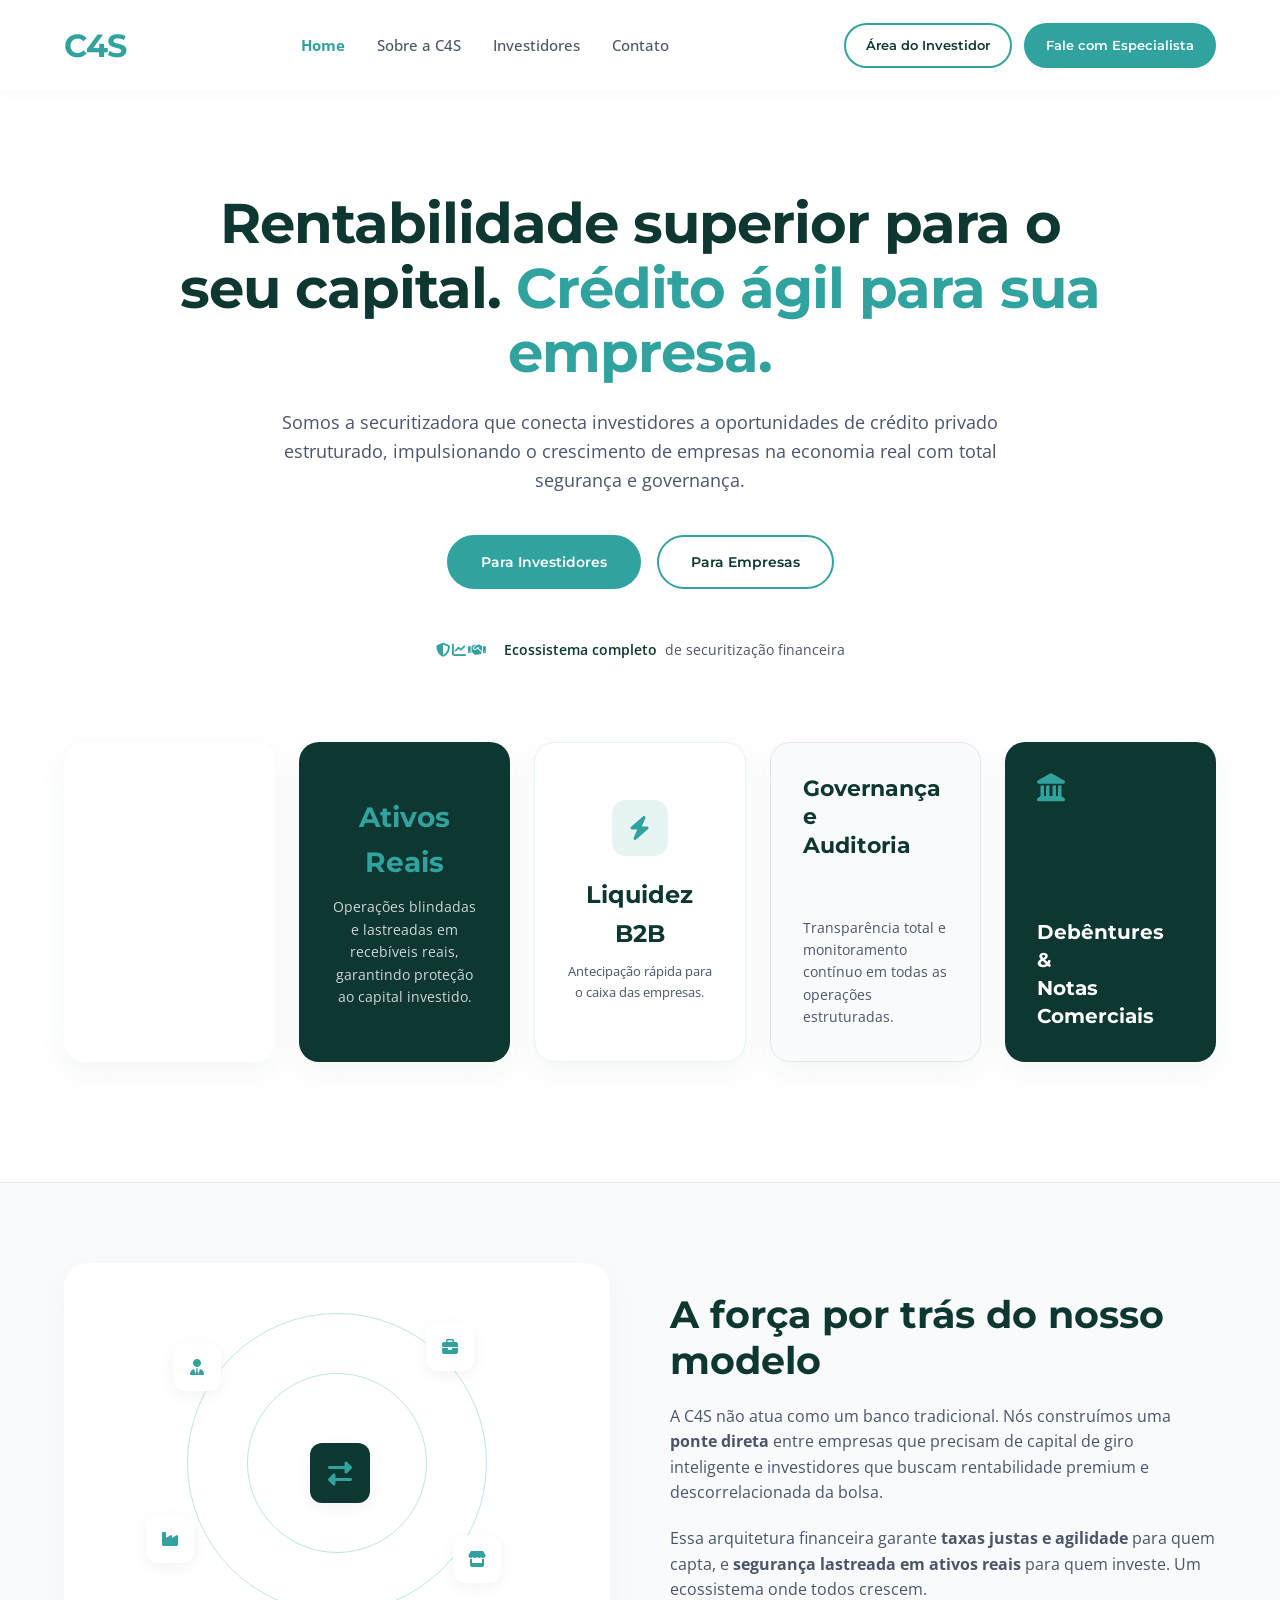
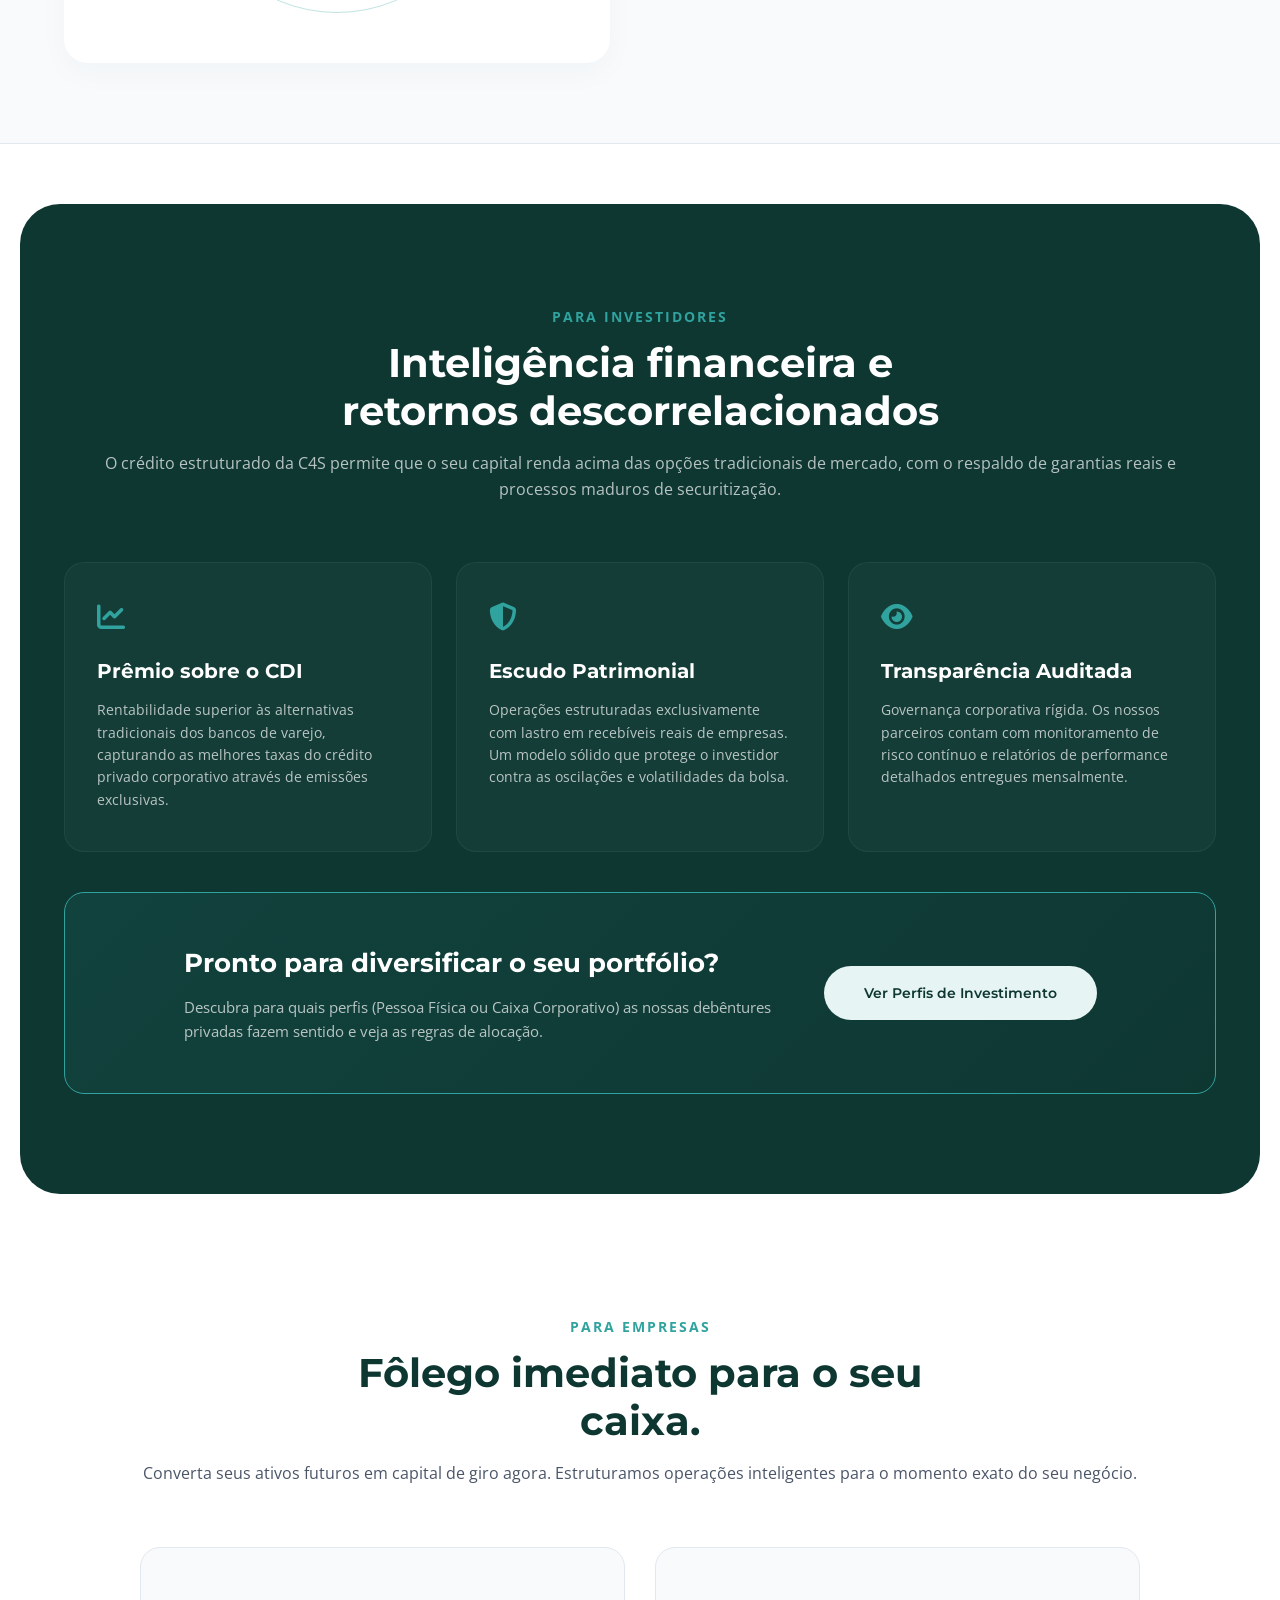
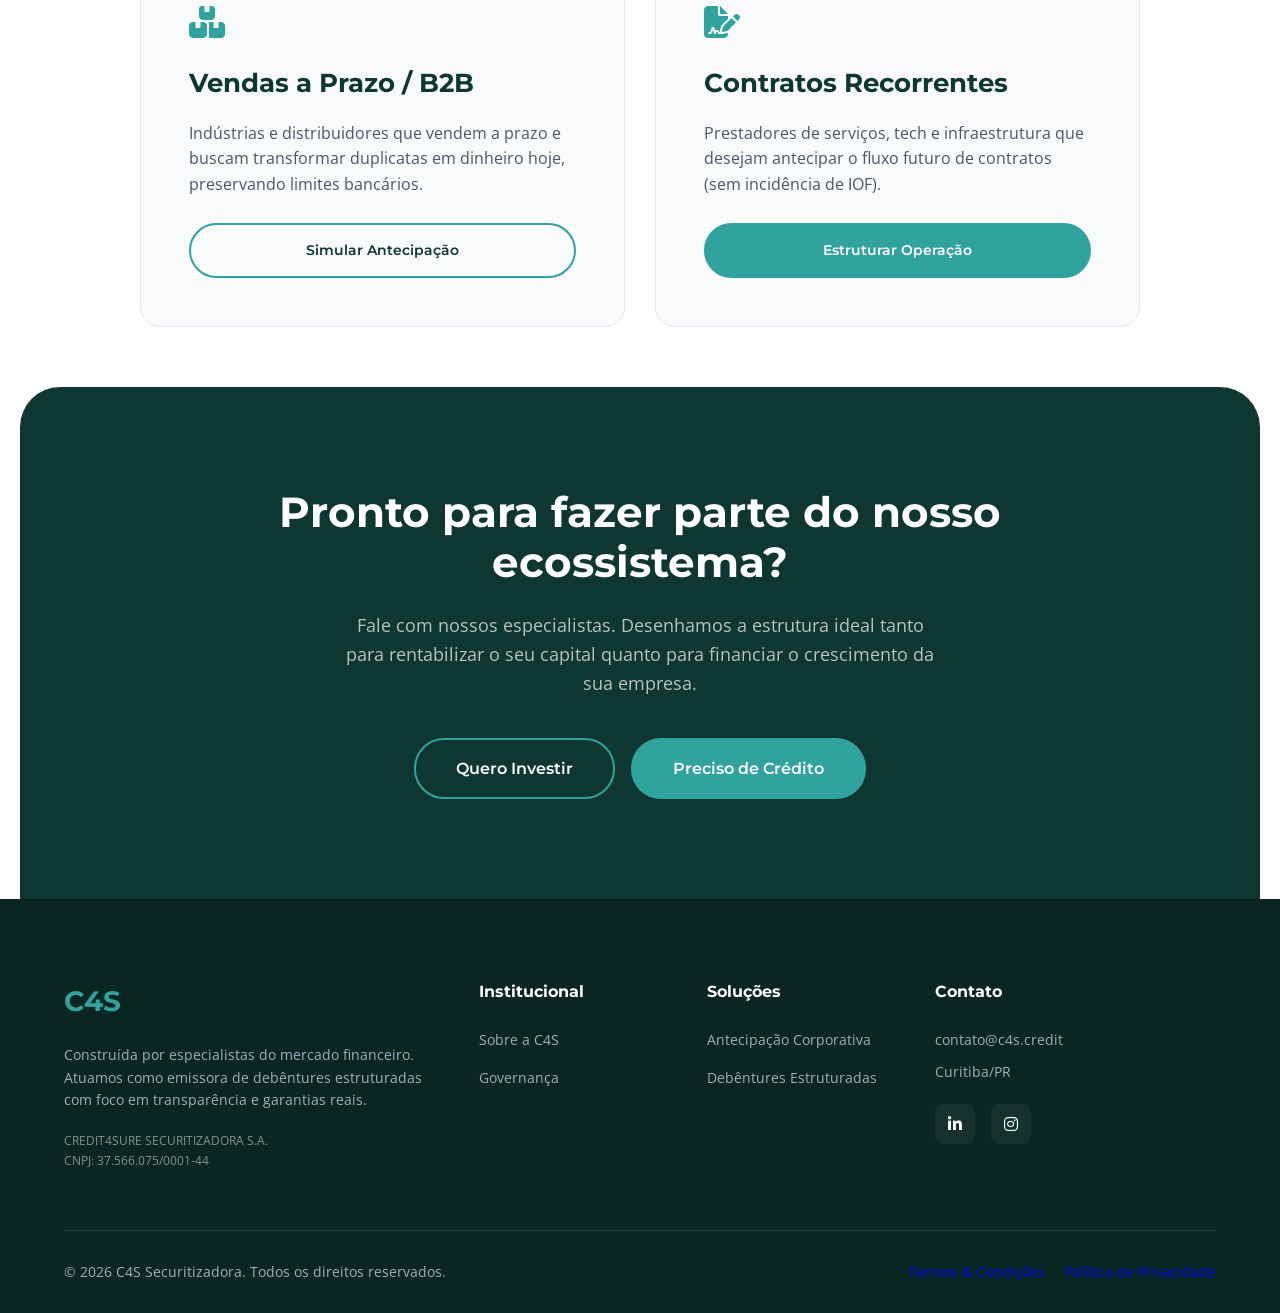
==== 01 - Site/index.html @ 2ee3d41f "Add files via upload" ====
<!DOCTYPE html>
<html lang="pt-BR">
<head>
    <meta charset="UTF-8">
    <meta name="viewport" content="width=device-width, initial-scale=1.0">
    <title>C4S Securitizadora | Conectando Capital e Crescimento</title>
    
    <link rel="icon" href="assets/img/favicon.png" type="image/png">
    <link rel="stylesheet" href="assets/css/style.css">
    
    <link href="https://fonts.googleapis.com/css2?family=Montserrat:wght@400;500;600;700&family=Open+Sans:wght@300;400;600&display=swap" rel="stylesheet">
    <link rel="stylesheet" href="https://cdnjs.cloudflare.com/ajax/libs/font-awesome/6.4.0/css/all.min.css">    
</head>
<body>

    <!-- HEADER -->
    <header>
        <div class="container header-content">
            <div class="logo font-montserrat">C4S</div>
            <nav>
                <ul>
                    <li><a href="index.html" class="active">Home</a></li>
                    <li><a href="sobre.html">Sobre a C4S</a></li>
                    <li><a href="investidores.html">Investidores</a></li>
                    <li><a href="contato.html">Contato</a></li>
                </ul>
            </nav>
            <div style="display: flex; gap: 12px; align-items: center;">
                <a href="login.html" class="btn btn-outline-dark" style="padding: 10px 20px; font-size: 13px;">Área do Investidor</a>
                <a href="contato.html" class="btn btn-teal" style="padding: 10px 20px; font-size: 13px;">Fale com Especialista</a>
            </div>
        </div>
    </header>

    <!-- SEÇÃO 1: HERO (Foco Duplo - Ecossistema) -->
    <section class="hero" style="padding-bottom: 60px;">
        <div class="container">
            <h1 style="max-width: 950px;">Rentabilidade superior para o seu capital. <span style="color: var(--c4s-teal);">Crédito ágil para sua empresa.</span></h1>
            <p class="subtitle" style="max-width: 750px;">Somos a securitizadora que conecta investidores a oportunidades de crédito privado estruturado, impulsionando o crescimento de empresas na economia real com total segurança e governança.</p>
            
            <div class="hero-buttons">
                <a href="#investimentos" class="btn btn-teal">Para Investidores</a>
                <a href="#empresas" class="btn btn-outline-dark">Para Empresas</a>
            </div>
            
            <div class="trust-indicator">
                <div class="stars"><i class="fas fa-shield-alt"></i><i class="fas fa-chart-line"></i><i class="fas fa-handshake"></i></div>
                <span style="font-weight: 600; color: var(--c4s-dark-teal); margin-left: 8px;">Ecossistema completo</span>
                <span>de securitização financeira</span>
            </div>

            <!-- Bento Grid (Mix de Investimento e Crédito) -->
            <div class="bento-grid">
                <div class="bento-item item-1" style="background: url('https://images.unsplash.com/photo-1486406146926-c627a92ad1ab?auto=format&fit=crop&q=80') center/cover;"></div>
                <div class="bento-item item-2">
                    <h3 class="font-montserrat">Ativos Reais</h3>
                    <p>Operações blindadas e lastreadas em recebíveis reais, garantindo proteção ao capital investido.</p>
                </div>
                <div class="bento-item item-3">
                    <div class="icon-box"><i class="fas fa-bolt"></i></div>
                    <h3 class="font-montserrat">Liquidez B2B</h3>
                    <p>Antecipação rápida para o caixa das empresas.</p>
                </div>
                <div class="bento-item item-4">
                    <h3 class="font-montserrat">Governança e<br>Auditoria</h3>
                    <p>Transparência total e monitoramento contínuo em todas as operações estruturadas.</p>
                </div>
                <div class="bento-item item-5">
                    <i class="fas fa-landmark"></i>
                    <h3 class="font-montserrat">Debêntures &<br>Notas Comerciais</h3>
                </div>
            </div>
        </div>
    </section>

    <!-- SEÇÃO 2: O ECOSSISTEMA (A Ponte entre os dois mundos) -->
    <section class="market-section" style="background-color: var(--bg-gray); padding: 80px 0; border-top: 1px solid #e2e8f0; border-bottom: 1px solid #e2e8f0;">
        <div class="container market-grid">
            
            <div class="market-graphic" style="background-color: var(--bg-white); box-shadow: 0 10px 30px rgba(14,55,50,0.03);">
                <div class="circle-1"></div>
                <div class="circle-2"></div>
                <!-- Ícones representando as duas pontas -->
                <div class="market-icon-box" style="top: 20%; left: 20%;"><i class="fas fa-user-tie" title="Investidor"></i></div>
                <div class="market-icon-box" style="top: 15%; right: 25%;"><i class="fas fa-briefcase" title="Caixa PJ"></i></div>
                <div class="market-icon-box" style="bottom: 25%; left: 15%;"><i class="fas fa-industry" title="Indústria"></i></div>
                <div class="market-icon-box" style="bottom: 20%; right: 20%;"><i class="fas fa-store" title="Comércio/Serviços"></i></div>
                <div class="market-icon-box" style="top: 45%; left: 45%; background: var(--c4s-dark-teal); color: var(--c4s-teal); width: 60px; height: 60px; font-size: 24px;"><i class="fas fa-exchange-alt"></i></div>
            </div>

            <div class="market-text">
                <h2 style="font-size: 38px; color: var(--c4s-dark-teal); margin-bottom: 20px; line-height: 1.2;">
                    A força por trás do nosso modelo
                </h2>
                <p style="color: var(--text-gray); font-size: 16px; margin-bottom: 20px;">
                    A C4S não atua como um banco tradicional. Nós construímos uma <strong>ponte direta</strong> entre empresas que precisam de capital de giro inteligente e investidores que buscam rentabilidade premium e descorrelacionada da bolsa.
                </p>
                <p style="color: var(--text-gray); font-size: 16px; margin-bottom: 30px;">
                    Essa arquitetura financeira garante <strong>taxas justas e agilidade</strong> para quem capta, e <strong>segurança lastreada em ativos reais</strong> para quem investe. Um ecossistema onde todos crescem.
                </p>
            </div>

        </div>
    </section>

    <!-- SEÇÃO 3: INVESTIMENTOS (60% DO FOCO) -->
    <section id="investimentos" class="profiles-section" style="margin-top: 60px;">
        <div class="container">
            <div class="section-header">
                <span style="color: var(--c4s-teal); font-weight: 700; letter-spacing: 2px; text-transform: uppercase; font-size: 14px;">Para Investidores</span>
                <h2 style="margin-top: 10px;">Inteligência financeira e retornos descorrelacionados</h2>
                <p>O crédito estruturado da C4S permite que o seu capital renda acima das opções tradicionais de mercado, com o respaldo de garantias reais e processos maduros de securitização.</p>
            </div>
            
            <div class="services-grid">
                <div class="service-card" style="background-color: rgba(255, 255, 255, 0.03);">
                    <i class="fas fa-chart-line service-icon" style="color: var(--c4s-teal);"></i>
                    <h3 class="font-montserrat">Prêmio sobre o CDI</h3>
                    <p>Rentabilidade superior às alternativas tradicionais dos bancos de varejo, capturando as melhores taxas do crédito privado corporativo através de emissões exclusivas.</p>
                </div>
                
                <div class="service-card" style="background-color: rgba(255, 255, 255, 0.03);">
                    <i class="fas fa-shield-alt service-icon" style="color: var(--c4s-teal);"></i>
                    <h3 class="font-montserrat">Escudo Patrimonial</h3>
                    <p>Operações estruturadas exclusivamente com lastro em recebíveis reais de empresas. Um modelo sólido que protege o investidor contra as oscilações e volatilidades da bolsa.</p>
                </div>
                
                <div class="service-card" style="background-color: rgba(255, 255, 255, 0.03);">
                    <i class="fas fa-eye service-icon" style="color: var(--c4s-teal);"></i>
                    <h3 class="font-montserrat">Transparência Auditada</h3>
                    <p>Governança corporativa rígida. Os nossos parceiros contam com monitoramento de risco contínuo e relatórios de performance detalhados entregues mensalmente.</p>
                </div>
            </div>

            <div class="profile-card-wide" style="margin-top: 40px;">
                <div style="display: flex; align-items: center; justify-content: center; gap: 40px; flex-wrap: wrap;">
                    <div style="text-align: left; max-width: 600px;">
                        <h3 class="font-montserrat" style="text-align: left; margin-bottom: 10px; color: var(--text-light);">Pronto para diversificar o seu portfólio?</h3>
                        <p style="color: rgba(255,255,255,0.7); font-size: 15px; margin: 0;">Descubra para quais perfis (Pessoa Física ou Caixa Corporativo) as nossas debêntures privadas fazem sentido e veja as regras de alocação.</p>
                    </div>
                    <a href="investidores.html" class="btn btn-light" style="padding: 16px 40px;">Ver Perfis de Investimento</a>
                </div>
            </div>
        </div>
    </section>

    <!-- SEÇÃO 4: EMPRESAS E CRÉDITO (40% DO FOCO) -->
    <section id="empresas" class="profiles-section" style="background-color: var(--bg-white); color: var(--text-dark); margin-top: 20px; border-radius: 0; padding-bottom: 60px;">
        <div class="container">
            <div class="section-header">
                <span style="color: var(--c4s-teal); font-weight: 700; letter-spacing: 2px; text-transform: uppercase; font-size: 14px;">Para Empresas</span>
                <h2 style="color: var(--c4s-dark-teal); margin-top: 10px;">Fôlego imediato para o seu caixa.</h2>
                <p style="color: var(--text-gray);">Converta seus ativos futuros em capital de giro agora. Estruturamos operações inteligentes para o momento exato do seu negócio.</p>
            </div>
            
            <div class="cards-grid" style="max-width: 1000px; margin: 0 auto;">
                <!-- Vendas a Prazo -->
                <div class="profile-card" style="background: var(--bg-gray); border: 1px solid #e2e8f0;">
                    <div>
                        <div style="color: var(--c4s-teal); font-size: 32px; margin-bottom: 16px;"><i class="fas fa-boxes"></i></div>
                        <h3 class="font-montserrat" style="color: var(--c4s-dark-teal);">Vendas a Prazo / B2B</h3>
                        <p style="color: var(--text-gray);">Indústrias e distribuidores que vendem a prazo e buscam transformar duplicatas em dinheiro hoje, preservando limites bancários. <br><br></p>
                    </div>
                    <a href="contato.html" class="btn btn-outline-dark" style="width:100%;">Simular Antecipação</a>
                </div>
                
                <!-- Contratos -->
                <div class="profile-card" style="background: var(--bg-gray); border: 1px solid #e2e8f0;">
                    <div>
                        <div style="color: var(--c4s-teal); font-size: 32px; margin-bottom: 16px;"><i class="fas fa-file-signature"></i></div>
                        <h3 class="font-montserrat" style="color: var(--c4s-dark-teal);">Contratos Recorrentes</h3>
                        <p style="color: var(--text-gray);">Prestadores de serviços, tech e infraestrutura que desejam antecipar o fluxo futuro de contratos (sem incidência de IOF). <br><br></p>
                    </div>
                    <a href="contato.html" class="btn btn-teal" style="width:100%;">Estruturar Operação</a>
                </div>
            </div>
        </div>
    </section>

    <!-- SEÇÃO 5: CTA FINAL -->
    <section class="cta-section">
        <div class="container">
            <h2>Pronto para fazer parte do nosso ecossistema?</h2>
            <p>Fale com nossos especialistas. Desenhamos a estrutura ideal tanto para rentabilizar o seu capital quanto para financiar o crescimento da sua empresa.</p>
            <div style="display: flex; gap: 16px; justify-content: center; flex-wrap: wrap;">
                <a href="investidores.html" class="btn btn-outline-light" style="padding: 16px 40px; font-size: 16px;">Quero Investir</a>
                <a href="contato.html" class="btn btn-teal" style="padding: 16px 40px; font-size: 16px;">Preciso de Crédito</a>
            </div>
        </div>
    </section>

    <!-- FOOTER -->
    <footer>
        <div class="container">
            <div class="footer-grid">
                <div class="footer-col">
                    <div class="footer-logo font-montserrat">C4S</div>
                    <p style="margin-bottom: 20px;">Construída por especialistas do mercado financeiro. Atuamos como emissora de debêntures estruturadas com foco em transparência e garantias reais.</p>
                    <p style="font-size: 12px; color: rgba(255,255,255,0.5);">CREDIT4SURE SECURITIZADORA S.A.<br>CNPJ: 37.566.075/0001-44</p>
                </div>
                <div class="footer-col">
                    <h4>Institucional</h4>
                    <ul>
                        <li><a href="sobre.html">Sobre a C4S</a></li>
                        <li><a href="#">Governança</a></li>
                    </ul>
                </div>
                <div class="footer-col">
                    <h4>Soluções</h4>
                    <ul>
                        <li><a href="#empresas">Antecipação Corporativa</a></li>
                        <li><a href="investidores.html">Debêntures Estruturadas</a></li>
                    </ul>
                </div>
                <div class="footer-col">
                    <h4>Contato</h4>
                    <p>contato@c4s.credit</p>
                    <p style="margin-top:10px;">Curitiba/PR</p>
                    <div class="social-icons">
                        <a href="https://www.linkedin.com/company/credit4sure"><i class="fab fa-linkedin-in"></i></a>
                        <a href="http://wa.me/5541999150163"><i class="fab fa-instagram"></i></a>
                    </div>
                </div>
            </div>
            <div class="footer-bottom">
                <div>&copy; 2026 C4S Securitizadora. Todos os direitos reservados.</div>
                <div style="display:flex; gap:20px;">
                    <a href="privacidade.html">Termos & Condições</a>
                    <a href="privacidade.html">Política de Privacidade</a>
                </div>
            </div>
        </div>
    </footer>

</body>
</html>
---- 01 - Site/assets/css/style.css ----
/* ==========================================================================
   C4S SECURITIZADORA - STYLE GUIDE & CORE CSS
   ========================================================================== */

/* --- PALETA DE CORES --- */
:root {
    --c4s-dark-teal: #0e3732;   /* Cor principal escura (fundo e textos de destaque) */
    --c4s-teal: #31a39f;        /* Cor da logo (detalhes, botões, ícones) */
    --c4s-teal-hover: #268783;
    --c4s-light-teal: #e6f4f3;   /* Fundo de destaque claro */
    
    --bg-white: #ffffff;
    --bg-gray: #f8fafc;
    --bg-darker: #0a2623;       /* Fundo do Footer */
    
    --text-dark: #1a202c;
    --text-gray: #4a5568;
    --text-light: #ffffff;
    --text-muted: #a0aec0;
}

/* --- RESET & ESTRUTURA BÁSICA --- */
* {
    margin: 0;
    padding: 0;
    box-sizing: border-box;
}

body {
    font-family: 'Open Sans', sans-serif;
    color: var(--text-dark);
    background-color: var(--bg-white);
    line-height: 1.6;
    -webkit-font-smoothing: antialiased;
}

h1, h2, h3, h4, .font-montserrat {
    font-family: 'Montserrat', sans-serif;
}

a {
    text-decoration: none;
}

.container {
    max-width: 1200px;
    margin: 0 auto;
    padding: 0 24px;
}

/* --- COMPONENTES: BOTÕES --- */
.btn {
    display: inline-block;
    padding: 14px 32px;
    border-radius: 30px;
    font-family: 'Montserrat', sans-serif;
    font-weight: 600;
    font-size: 14px;
    transition: all 0.3s ease;
    cursor: pointer;
    text-align: center;
}

.btn-teal {
    background-color: var(--c4s-teal);
    color: var(--text-light);
    border: 2px solid var(--c4s-teal);
}

.btn-teal:hover {
    background-color: var(--c4s-teal-hover);
    border-color: var(--c4s-teal-hover);
}

/* Botão Vazado para fundos CLAROS (ex: Hero Section, Header) */
.btn-outline-dark {
    background-color: transparent;
    color: var(--c4s-dark-teal);
    border: 2px solid var(--c4s-teal);
}

.btn-outline-dark:hover {
    background-color: var(--c4s-teal);
    color: var(--text-light);
}

/* Botão Vazado para fundos ESCUROS (ex: Seção de Perfis/Planos) */
.btn-outline-light {
    background-color: transparent;
    color: var(--text-light);
    border: 2px solid var(--c4s-teal);
}

.btn-outline-light:hover {
    background-color: var(--c4s-teal);
    color: var(--text-light);
}

.btn-light {
    background-color: var(--c4s-light-teal);
    color: var(--c4s-dark-teal);
    border: none;
}

.btn-light:hover {
    background-color: var(--c4s-teal);
    color: var(--text-light);
}

/* --- ESTRUTURA: HEADER (CABEÇALHO) --- */
header {
    padding: 20px 0;
    background-color: var(--bg-white);
    position: sticky;
    top: 0;
    z-index: 1000;
    box-shadow: 0 2px 10px rgba(0,0,0,0.03);
}

.header-content {
    display: flex;
    justify-content: space-between;
    align-items: center;
}

.logo {
    font-size: 32px;
    font-weight: 700;
    color: var(--c4s-teal);
    letter-spacing: -1px;
}

nav ul {
    list-style: none;
    display: flex;
    gap: 32px;
}

nav ul li a {
    color: var(--text-gray);
    font-weight: 500;
    font-size: 15px;
    transition: color 0.2s;
}

nav ul li a:hover,
nav ul li a.active {
    color: var(--c4s-teal);
}

nav ul li a.active {
    font-weight: 700;
}

/* --- SEÇÃO 1: HERO & TRUST INDICATOR --- */
.hero {
    text-align: center;
    padding: 100px 0 80px;
    background-color: var(--bg-white);
}

.hero h1 {
    font-size: 56px;
    font-weight: 700;
    color: var(--c4s-dark-teal);
    max-width: 850px;
    margin: 0 auto 24px;
    line-height: 1.15;
    letter-spacing: -1px;
}

.hero p.subtitle {
    font-size: 18px;
    color: var(--text-gray);
    max-width: 650px;
    margin: 0 auto 40px;
}

.hero-buttons {
    display: flex;
    justify-content: center;
    gap: 16px;
    margin-bottom: 50px;
}

.trust-indicator {
    display: flex;
    justify-content: center;
    align-items: center;
    gap: 8px;
    font-size: 14px;
    color: var(--text-gray);
    margin-bottom: 80px;
}

.stars {
    color: var(--c4s-teal);
    letter-spacing: 2px;
}

/* --- GRID DE DESIGN: BENTO GRID --- */
.bento-grid {
    display: grid;
    grid-template-columns: repeat(5, 1fr);
    gap: 24px;
    margin-bottom: 60px;
    text-align: left;
}

.bento-item {
    border-radius: 20px;
    padding: 32px;
    display: flex;
    flex-direction: column;
    justify-content: space-between;
    position: relative;
    box-shadow: 0 10px 30px rgba(14,55,50,0.05);
    transition: transform 0.3s ease;
    min-height: 320px;
}

.bento-item:hover {
    transform: translateY(-5px);
}

.item-1 {
    grid-column: span 1;
    background: url('https://images.unsplash.com/photo-1486406146926-c627a92ad1ab?auto=format&fit=crop&q=80') center/cover;
    padding: 0;
}

.item-2 {
    grid-column: span 1;
    background-color: var(--c4s-dark-teal);
    color: var(--text-light);
    justify-content: center;
    text-align: center;
}

.item-2 h3 {
    font-size: 28px;
    color: var(--c4s-teal);
    margin-bottom: 12px;
}

.item-2 p {
    font-size: 14px;
    color: rgba(255,255,255,0.8);
}

.item-3 {
    grid-column: span 1;
    background-color: var(--bg-white);
    align-items: center;
    justify-content: center;
    text-align: center;
    border: 1px solid var(--c4s-light-teal);
}

.item-3 .icon-box {
    background: var(--c4s-light-teal);
    width: 56px;
    height: 56px;
    border-radius: 14px;
    display: flex;
    align-items: center;
    justify-content: center;
    margin-bottom: 20px;
    color: var(--c4s-teal);
    font-size: 24px;
}

.item-3 h3 {
    font-size: 24px;
    margin-bottom: 8px;
    color: var(--c4s-dark-teal);
}

.item-3 p {
    font-size: 13px;
    color: var(--text-gray);
}

.item-4 {
    grid-column: span 1;
    background-color: var(--bg-gray);
    border: 1px solid #e2e8f0;
}

.item-4 h3 {
    font-size: 22px;
    color: var(--c4s-dark-teal);
    margin-bottom: 12px;
    line-height: 1.3;
}

.item-4 p {
    font-size: 14px;
    color: var(--text-gray);
    margin-top: auto;
}

.item-5 {
    grid-column: span 1;
    background-color: var(--c4s-dark-teal);
    color: var(--text-light);
}

.item-5 h3 {
    font-size: 20px;
    line-height: 1.4;
    margin-top: auto;
}

.item-5 i {
    font-size: 28px;
    color: var(--c4s-teal);
    margin-bottom: auto;
}

/* --- SEÇÃO 2: SERVIÇOS / PILARES (GRID BLOCKS) --- */
.services-section {
    background-color: var(--c4s-dark-teal);
    color: var(--text-light);
    padding: 100px 0;
    border-radius: 40px;
    margin: 0 20px;
}

.section-header {
    text-align: center;
    margin-bottom: 60px;
}

.section-header h2 {
    font-size: 40px;
    margin-bottom: 16px;
    max-width: 600px;
    margin: 0 auto 16px;
    line-height: 1.2;
}

.section-header p {
    color: rgba(255,255,255,0.7);
    font-size: 16px;
}

.services-grid {
    display: grid;
    grid-template-columns: repeat(3, 1fr);
    gap: 24px;
}

.service-card {
    background-color: rgba(255, 255, 255, 0.03);
    border: 1px solid rgba(255, 255, 255, 0.05);
    padding: 40px 32px;
    border-radius: 20px;
    position: relative;
    transition: all 0.3s ease;
}

.service-card:hover {
    background-color: rgba(255, 255, 255, 0.06);
    border-color: var(--c4s-teal);
    transform: translateY(-5px);
}

.service-icon {
    font-size: 28px;
    color: var(--text-light);
    margin-bottom: 24px;
}

.service-card h3 {
    font-size: 20px;
    margin-bottom: 12px;
    color: var(--text-light);
}

.service-card p {
    font-size: 14px;
    color: rgba(255,255,255,0.7);
    line-height: 1.6;
}

.arrow-up {
    position: absolute;
    top: 32px;
    right: 32px;
    color: rgba(255,255,255,0.3);
    font-size: 14px;
    transition: color 0.3s;
}

.service-card:hover .arrow-up {
    color: var(--c4s-teal);
}

/* --- SEÇÃO 3: LISTA DE BENEFÍCIOS COM INFOGRÁFICO --- */
.benefits-section {
    padding: 100px 0;
    background-color: var(--bg-white);
}

.benefits-grid {
    display: grid;
    grid-template-columns: 1fr 1fr;
    gap: 60px;
    align-items: center;
}

.graphic-box {
    background-color: var(--bg-gray);
    border-radius: 20px;
    padding: 40px;
    position: relative;
    height: 420px;
    display: flex;
    align-items: center;
    justify-content: center;
}

.floating-card {
    background: #fff;
    padding: 32px;
    border-radius: 16px;
    box-shadow: 0 10px 30px rgba(14, 55, 50, 0.08);
    width: 85%;
    position: relative;
    z-index: 2;
}

.floating-card-small {
    background: #fff;
    padding: 20px;
    border-radius: 12px;
    box-shadow: 0 10px 30px rgba(14, 55, 50, 0.1);
    position: absolute;
    bottom: -20px;
    right: -20px;
    z-index: 3;
    width: 60%;
}

.graphic-bar {
    height: 10px;
    border-radius: 5px;
    margin-bottom: 16px;
    background: var(--bg-gray);
}

.graphic-bar.fill-teal {
    background: var(--c4s-teal);
    width: 75%;
}

.graphic-bar.fill-dark {
    background: var(--c4s-dark-teal);
    width: 45%;
}

.benefits-text h2 {
    font-size: 38px;
    color: var(--c4s-dark-teal);
    margin-bottom: 20px;
    line-height: 1.2;
}

.benefits-text > p {
    color: var(--text-gray);
    margin-bottom: 40px;
    font-size: 16px;
}

.benefit-item {
    display: flex;
    gap: 20px;
    margin-bottom: 30px;
}

.benefit-icon {
    color: var(--c4s-teal);
    font-size: 24px;
    margin-top: 2px;
}

.benefit-item h4 {
    color: var(--c4s-dark-teal);
    font-size: 20px;
    margin-bottom: 6px;
}

.benefit-item p {
    color: var(--text-gray);
    font-size: 15px;
}

/* --- SEÇÃO 4: PLANOS / PERFIS --- */
.profiles-section {
    background-color: var(--c4s-dark-teal);
    padding: 100px 0;
    color: var(--text-light);
    border-radius: 40px;
    margin: 0 20px;
}

.cards-grid {
    display: grid;
    grid-template-columns: 1fr 1fr;
    gap: 30px;
    max-width: 1000px;
    margin: 0 auto;
}

.profile-card {
    background-color: rgba(255, 255, 255, 0.05);
    border: 1px solid rgba(255, 255, 255, 0.1);
    border-radius: 20px;
    padding: 48px;
    transition: transform 0.3s;
    display: flex;
    flex-direction: column;
    justify-content: space-between;
}

.profile-card:hover {
    transform: translateY(-5px);
    border-color: var(--c4s-teal);
}

.profile-card h3 {
    font-size: 26px;
    margin-bottom: 16px;
    color: var(--text-light);
}

.profile-card > p {
    color: rgba(255,255,255,0.7);
    margin-bottom: 30px;
    font-size: 15px;
    min-height: 66px;
}

.price-mockup {
    font-size: 28px;
    font-weight: 700;
    color: var(--c4s-teal);
    margin-bottom: 30px;
    font-family: 'Montserrat';
    text-transform: uppercase;
    letter-spacing: 1px;
}

.feature-list {
    list-style: none;
    margin-top: 40px;
    border-top: 1px solid rgba(255,255,255,0.1);
    padding-top: 30px;
}

.feature-list li {
    margin-bottom: 16px;
    font-size: 15px;
    color: rgba(255,255,255,0.9);
    display: flex;
    align-items: flex-start;
    gap: 12px;
    text-align: left;
}

.feature-list li i {
    color: var(--c4s-teal);
    margin-top: 4px;
}

/* Estilos do Cartão Largo (Corporate/Expansão) */
.profile-card-wide {
    background: linear-gradient(135deg, rgba(49,163,159,0.1) 0%, rgba(14,55,50,0.5) 100%);
    border: 1px solid var(--c4s-teal);
    border-radius: 20px;
    padding: 50px;
    text-align: center;
    margin-top: 30px;
}

.profile-card-wide h3 {
    font-size: 26px;
    margin-bottom: 16px;
    color: var(--text-light);
}

.profile-card-wide p {
    color: rgba(255,255,255,0.7);
    margin-bottom: 30px;
    max-width: 800px;
    margin-left: auto;
    margin-right: auto;
    font-size: 16px;
}

/* --- SEÇÃO 5: MERCADO & GRÁFICO CIRCULAR --- */
.market-section {
    padding: 100px 0;
    background-color: var(--bg-white);
}

.market-grid {
    display: grid;
    grid-template-columns: 1fr 1fr;
    gap: 60px;
    align-items: center;
}

.market-text h2 {
    font-size: 38px;
    color: var(--c4s-dark-teal);
    margin-bottom: 20px;
    line-height: 1.2;
}

.market-text p {
    color: var(--text-gray);
    margin-bottom: 30px;
    font-size: 16px;
}

.market-graphic {
    background-color: var(--c4s-light-teal);
    border-radius: 24px;
    padding: 60px;
    position: relative;
    height: 400px;
    display: flex;
    align-items: center;
    justify-content: center;
}

.circle-1, .circle-2 {
    position: absolute;
    border: 1px solid rgba(49, 163, 159, 0.3);
    border-radius: 50%;
}

.circle-1 { width: 300px; height: 300px; }
.circle-2 { width: 180px; height: 180px; }

.market-icon-box {
    width: 48px;
    height: 48px;
    background: white;
    border-radius: 12px;
    display: flex;
    align-items: center;
    justify-content: center;
    color: var(--c4s-teal);
    box-shadow: 0 4px 15px rgba(0,0,0,0.05);
    position: absolute;
}

/* --- SEÇÃO 6: CALL TO ACTION (CTA) FINAL --- */
.cta-section {
    background-color: var(--c4s-dark-teal);
    padding: 100px 0;
    text-align: center;
    color: var(--text-light);
    border-top-left-radius: 40px;
    border-top-right-radius: 40px;
    margin: 0 20px;
}

.cta-section h2 {
    font-size: 42px;
    margin-bottom: 24px;
    max-width: 800px;
    margin-left: auto;
    margin-right: auto;
    line-height: 1.2;
}

.cta-section p {
    color: rgba(255,255,255,0.7);
    margin-bottom: 40px;
    font-size: 18px;
    max-width: 600px;
    margin-left: auto;
    margin-right: auto;
}

/* --- COMPONENTES: FOOTER (RODAPÉ) --- */
footer {
    background-color: var(--bg-darker);
    color: var(--text-muted);
    padding: 80px 0 30px;
    font-size: 14px;
}

.footer-grid {
    display: grid;
    grid-template-columns: 2fr 1fr 1fr 1.5fr;
    gap: 40px;
    margin-bottom: 60px;
}

.footer-logo {
    font-size: 28px;
    font-weight: 700;
    color: var(--c4s-teal);
    margin-bottom: 20px;
    display: flex;
    align-items: center;
}

.footer-col h4 {
    color: var(--text-light);
    margin-bottom: 24px;
    font-size: 16px;
}

.footer-col ul {
    list-style: none;
}

.footer-col ul li {
    margin-bottom: 16px;
}

.footer-col ul li a {
    color: var(--text-muted);
    transition: color 0.3s;
}

.footer-col ul li a:hover {
    color: var(--c4s-teal);
}

.social-icons {
    display: flex;
    gap: 16px;
    margin-top: 20px;
}

.social-icons a {
    width: 40px;
    height: 40px;
    background: rgba(255,255,255,0.05);
    border-radius: 8px;
    display: flex;
    align-items: center;
    justify-content: center;
    color: var(--text-light);
    transition: 0.3s;
    font-size: 16px;
}

.social-icons a:hover {
    background: var(--c4s-teal);
}

.footer-bottom {
    display: flex;
    justify-content: space-between;
    align-items: center;
    padding-top: 30px;
    border-top: 1px solid rgba(255,255,255,0.1);
}

/* ==========================================================================
   MEDIA QUERIES (RESPONSIVIDADE)
   ========================================================================== */

@media (max-width: 1024px) {
    .bento-grid {
        grid-template-columns: repeat(3, 1fr);
    }
    .item-1 {
        grid-column: span 3;
        height: 200px;
        min-height: 200px;
    }
    .item-2, .item-3, .item-4, .item-5 {
        grid-column: span 1;
    }
    .services-grid {
        grid-template-columns: repeat(2, 1fr);
    }
    .hero h1 {
        font-size: 48px;
    }
}

@media (max-width: 900px) {
    .benefits-grid, 
    .market-grid, 
    .cards-grid {
        grid-template-columns: 1fr;
    }
    .cards-grid {
        max-width: 500px;
    }
    .footer-grid {
        grid-template-columns: 1fr 1fr;
    }
}

@media (max-width: 768px) {
    nav ul {
        display: none; /* Simplificação do menu para mobile */
    }
    .bento-grid {
        grid-template-columns: 1fr;
    }
    .item-1, .item-2, .item-3, .item-4, .item-5 {
        grid-column: span 1;
        min-height: 250px;
    }
    .services-grid {
        grid-template-columns: 1fr;
    }
    .hero h1 {
        font-size: 36px;
    }
    .services-section, 
    .profiles-section, 
    .cta-section {
        padding: 60px 20px;
        border-radius: 20px;
        margin: 0 10px;
    }
    .footer-grid {
        grid-template-columns: 1fr;
    }
    .footer-bottom {
        flex-direction: column;
        gap: 16px;
        text-align: center;
    }
}

/* ==========================================
   RESPONSIVIDADE MÁXIMA (SMARTPHONES < 600px)
   ========================================== */
@media (max-width: 600px) {
    
    /* 1. Correção da Tipografia Principal (Evita quebra de palavras) */
    .hero-content-box h1 {
        font-size: 32px !important;
        line-height: 1.2;
    }
    
    .frente-title, .cta-final-card h2, .security-card h2 {
        font-size: 30px !important;
    }

    .hero-content-box p {
        font-size: 16px;
    }

    /* 2. Empilhamento Inteligente de Botões (Usabilidade de Polegar) */
    .hero-action-buttons {
        flex-direction: column;
        width: 100%;
        gap: 12px;
    }
    
    .hero-action-buttons button {
        width: 100%;
        justify-content: center;
    }

    /* Ajuste fino dos botões no Header do Mobile */
    .header-actions {
        display: none; /* Esconde os botões soltos no mobile para dar lugar ao Menu */
    }

    /* 3. Correção Crítica do Rodapé (Evita quebra horizontal) */
    .footer-container {
        grid-template-columns: 1fr !important; /* Força 1 coluna apenas */
        gap: 32px;
        text-align: center;
    }

    /* Centraliza os logos e textos do rodapé no celular */
    .footer-brand {
        display: flex;
        flex-direction: column;
        align-items: center;
    }

    .logo-img-footer {
        margin-left: 0;
    }

    .footer-brand p {
        text-align: center;
    }

    /* 4. Respiros em Cards e Frentes */
    .frente-container, .cta-final-card, .security-card {
        padding: 40px 24px !important;
        border-radius: 24px;
    }

    .frente-media {
        height: 240px; /* Reduz a altura dos mockups no celular */
    }
}

/* Responsividade Intermediária (Tablets < 1024px) - Ajuste no Footer */
@media (max-width: 1024px) and (min-width: 601px) {
    .footer-container {
        grid-template-columns: 1fr 1fr; /* 2 colunas em tablets */
    }
}

/* =========================================
   COMPONENTE DE LOGIN - C4S
   ========================================= */

/* Container Glassmorphism - Adapta-se ao fundo que já existe no seu site */
.c4s-login-wrapper {
    background: rgba(30, 41, 59, 0.4); /* Fundo semi-transparente escuro */
    backdrop-filter: blur(12px);
    -webkit-backdrop-filter: blur(12px);
    border: 1px solid rgba(255, 255, 255, 0.05);
    border-radius: 16px;
    padding: 40px;
    width: 100%;
    max-width: 420px;
    margin: 0 auto; /* Centraliza na div pai */
    box-shadow: 0 25px 50px -12px rgba(0, 0, 0, 0.3);
}

/* Textos - Herdam a fonte do site */
.title-login {
    font-size: 24px;
    font-weight: 600;
    margin-bottom: 8px;
    color: #ffffff; /* Ajuste para a cor de título padrão do seu site */
    text-align: center;
}

.subtitle-login {
    color: #94a3b8; /* Cinza claro */
    font-size: 14px;
    text-align: center;
    margin-bottom: 32px;
}

/* Campos de Input */
.form-group {
    margin-bottom: 20px;
}

.c4s-input {
    width: 100%;
    background: rgba(15, 23, 42, 0.6);
    border: 1px solid rgba(255, 255, 255, 0.1);
    color: #ffffff;
    padding: 14px 16px;
    border-radius: 8px;
    font-size: 15px;
    font-family: inherit; /* Herda a fonte principal do seu site */
    transition: all 0.3s ease;
    outline: none;
}

.c4s-input::placeholder {
    color: #64748b;
}

/* Hover e Focus com a cor principal (Teal) */
.c4s-input:focus {
    border-color: #0d9488; /* Substitua pelo Verde/Teal da C4S */
    box-shadow: 0 0 0 3px rgba(13, 148, 136, 0.2);
}

/* Utilitários e Links */
.form-utils {
    display: flex;
    justify-content: flex-end;
    margin-bottom: 24px;
}

.forgot-pass {
    color: #0d9488; /* Cor principal da C4S */
    text-decoration: none;
    font-size: 13px;
    font-weight: 500;
    transition: color 0.2s;
}

.forgot-pass:hover {
    color: #14b8a6;
    text-decoration: underline;
}

/* Botão Principal */
.btn-submit {
    width: 100%;
    background-color: #0d9488; /* Cor principal da C4S */
    color: white;
    border: none;
    padding: 14px;
    border-radius: 8px;
    font-size: 16px;
    font-weight: 600;
    font-family: inherit; /* Herda a fonte do site */
    cursor: pointer;
    transition: background-color 0.2s, transform 0.1s;
}

.btn-submit:hover:not(:disabled) {
    background-color: #0f766e; /* Cor principal mais escura */
}

.btn-submit:active:not(:disabled) {
    transform: scale(0.98);
}

.btn-submit:disabled {
    opacity: 0.7;
    cursor: not-allowed;
}

/* Feedback de Erro/Sucesso */
.feedback-msg {
    padding: 12px;
    border-radius: 8px;
    font-size: 14px;
    font-weight: 500;
    margin-bottom: 20px;
    text-align: center;
    display: none;
}

.feedback-msg.error {
    background-color: rgba(239, 68, 68, 0.1);
    color: #fca5a5;
    border: 1px solid rgba(239, 68, 68, 0.3);
}

.feedback-msg.success {
    background-color: rgba(13, 148, 136, 0.1);
    color: #5eead4;
    border: 1px solid rgba(13, 148, 136, 0.3);
}

/* Rodapé */
.login-footer {
    margin-top: 32px;
    text-align: center;
    font-size: 14px;
    color: #94a3b8;
    border-top: 1px solid rgba(255, 255, 255, 0.05);
    padding-top: 24px;
}

.login-footer a {
    color: #ffffff;
    text-decoration: none;
    font-weight: 500;
    transition: color 0.2s;
}

.login-footer a:hover {
    color: #0d9488;
}
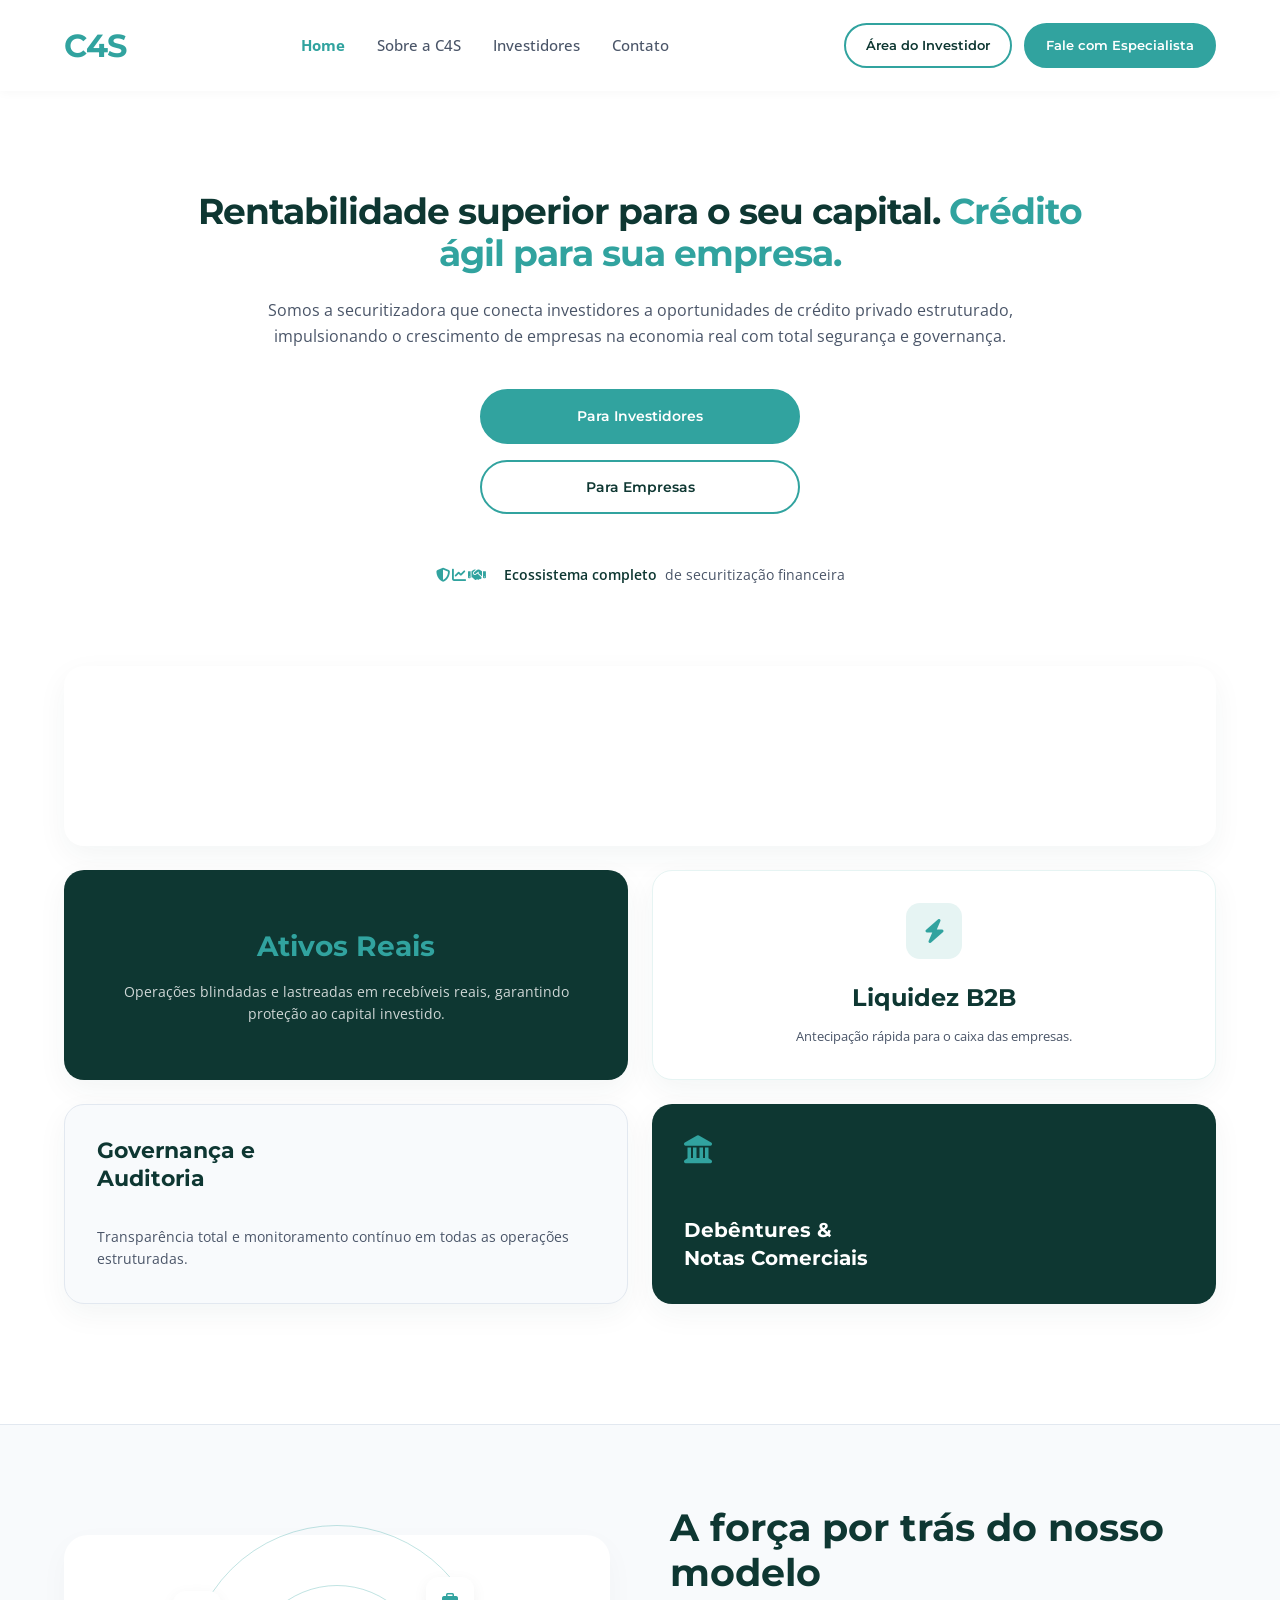
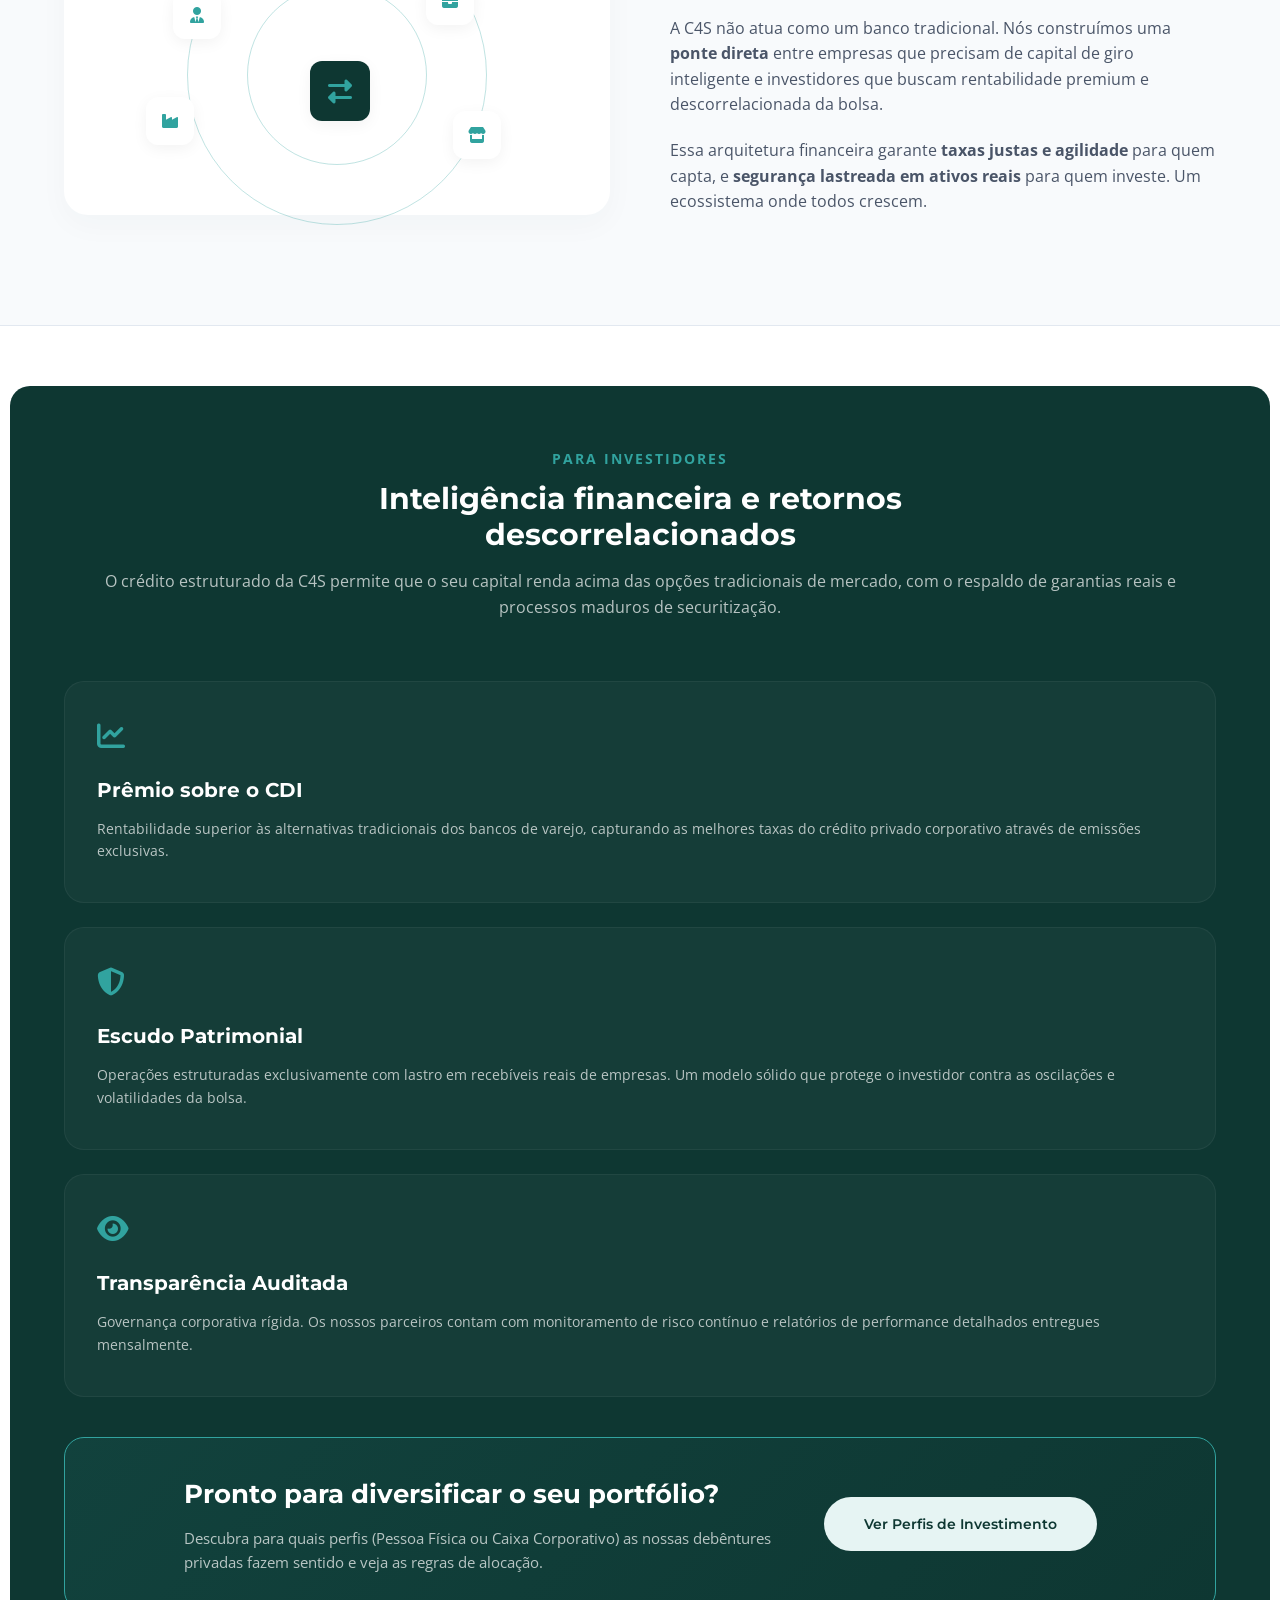
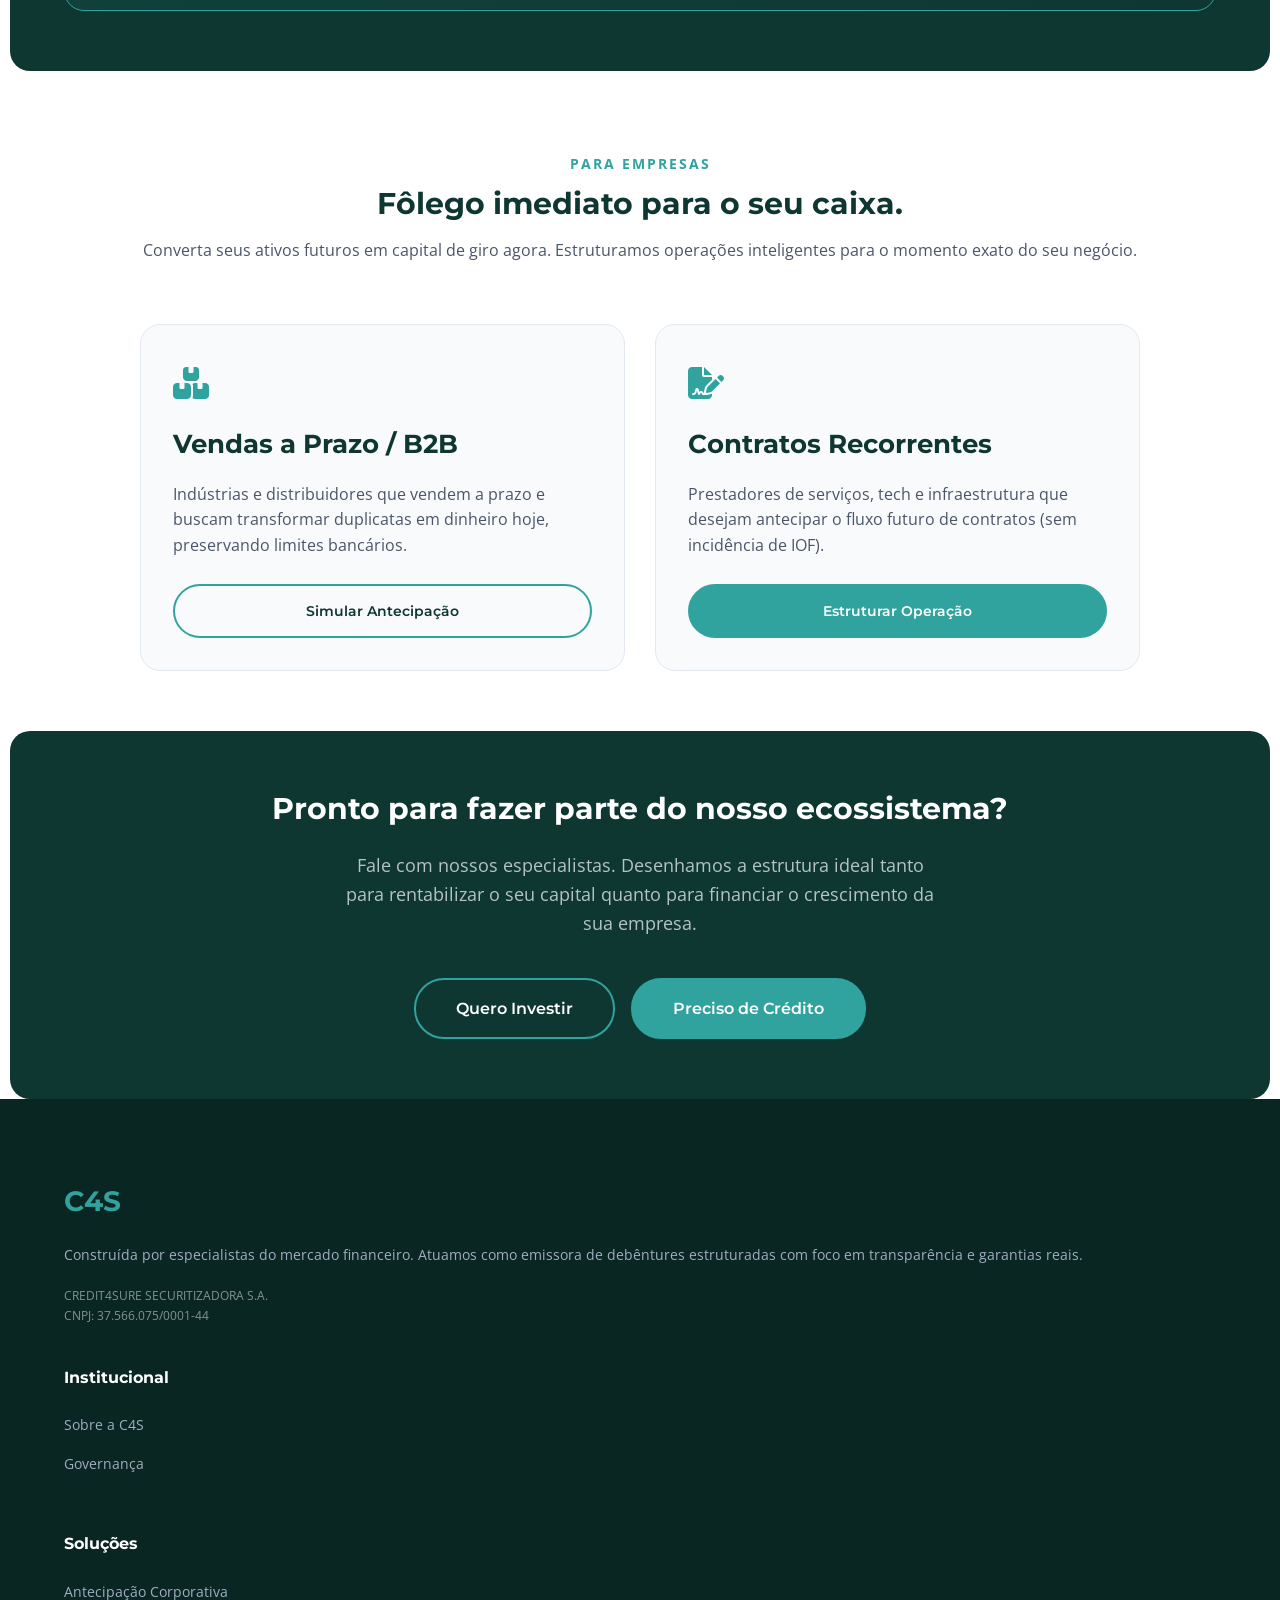
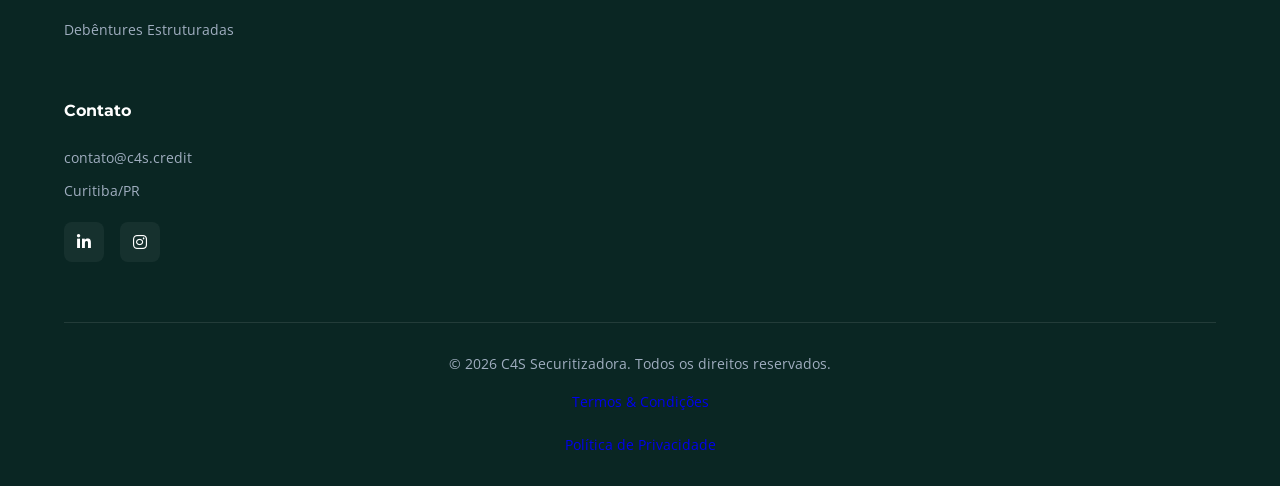
==== commit 527992a0: "Add files via upload" ====
--- a/01 - Site/index.html
+++ b/01 - Site/index.html
@@ -25,12 +25,30 @@
                     <li><a href="contato.html">Contato</a></li>
                 </ul>
             </nav>
-            <div style="display: flex; gap: 12px; align-items: center;">
+            <div class="header-desktop-actions" style="display: flex; gap: 12px; align-items: center;">
                 <a href="login.html" class="btn btn-outline-dark" style="padding: 10px 20px; font-size: 13px;">Área do Investidor</a>
                 <a href="contato.html" class="btn btn-teal" style="padding: 10px 20px; font-size: 13px;">Fale com Especialista</a>
             </div>
+            <button class="hamburger-btn" id="hamburger-btn" aria-label="Abrir menu"><i class="fa-solid fa-bars"></i></button>
         </div>
     </header>
+
+    <!-- MOBILE NAV -->
+    <div class="mobile-nav-overlay" id="nav-overlay"></div>
+    <div class="mobile-nav-drawer" id="nav-drawer">
+        <button class="drawer-close" id="drawer-close" aria-label="Fechar menu"><i class="fa-solid fa-xmark"></i></button>
+        <div class="drawer-logo">C4S</div>
+        <ul>
+            <li><a href="index.html" class="active">Home</a></li>
+            <li><a href="sobre.html">Sobre a C4S</a></li>
+            <li><a href="investidores.html">Investidores</a></li>
+            <li><a href="contato.html">Contato</a></li>
+        </ul>
+        <div class="drawer-actions">
+            <a href="login.html" class="btn btn-outline-dark">Área do Investidor</a>
+            <a href="contato.html" class="btn btn-teal">Fale com Especialista</a>
+        </div>
+    </div>
 
     <!-- SEÇÃO 1: HERO (Foco Duplo - Ecossistema) -->
     <section class="hero" style="padding-bottom: 60px;">
@@ -233,4 +251,18 @@
     </footer>
 
 </body>
+    <script>
+        (function() {
+            var btn = document.getElementById('hamburger-btn');
+            var overlay = document.getElementById('nav-overlay');
+            var drawer = document.getElementById('nav-drawer');
+            var closeBtn = document.getElementById('drawer-close');
+            function openMenu() { overlay.classList.add('open'); drawer.classList.add('open'); document.body.style.overflow = 'hidden'; }
+            function closeMenu() { overlay.classList.remove('open'); drawer.classList.remove('open'); document.body.style.overflow = ''; }
+            if (btn) btn.addEventListener('click', openMenu);
+            if (overlay) overlay.addEventListener('click', closeMenu);
+            if (closeBtn) closeBtn.addEventListener('click', closeMenu);
+        })();
+    </script>
+</body>
 </html>
--- a/01 - Site/assets/css/style.css
+++ b/01 - Site/assets/css/style.css
@@ -769,6 +769,118 @@
    MEDIA QUERIES (RESPONSIVIDADE)
    ========================================================================== */
 
+/* ── Hamburger Button ── */
+.hamburger-btn {
+    display: none;
+    background: none;
+    border: none;
+    cursor: pointer;
+    padding: 8px;
+    color: var(--c4s-dark-teal);
+    font-size: 1.4rem;
+    border-radius: 8px;
+    transition: background 0.2s;
+    z-index: 1100;
+    position: relative;
+    align-items: center;
+    justify-content: center;
+}
+.hamburger-btn:hover {
+    background: var(--c4s-light-teal);
+}
+
+/* ── Mobile Nav Overlay ── */
+.mobile-nav-overlay {
+    display: none;
+    position: fixed;
+    inset: 0;
+    background: rgba(10, 38, 35, 0.55);
+    z-index: 1050;
+    backdrop-filter: blur(2px);
+}
+.mobile-nav-overlay.open {
+    display: block;
+}
+
+/* ── Mobile Nav Drawer ── */
+.mobile-nav-drawer {
+    position: fixed;
+    top: 0;
+    right: -100%;
+    width: 280px;
+    height: 100vh;
+    background: var(--bg-white);
+    z-index: 1100;
+    display: flex;
+    flex-direction: column;
+    padding: 32px 28px;
+    box-shadow: -8px 0 32px rgba(0,0,0,0.12);
+    transition: right 0.32s cubic-bezier(0.4, 0, 0.2, 1);
+    overflow-y: auto;
+}
+.mobile-nav-drawer.open {
+    right: 0;
+}
+.mobile-nav-drawer .drawer-close {
+    align-self: flex-end;
+    background: none;
+    border: none;
+    font-size: 1.4rem;
+    color: var(--text-gray);
+    cursor: pointer;
+    margin-bottom: 24px;
+    padding: 4px 8px;
+    border-radius: 6px;
+    transition: background 0.2s;
+}
+.mobile-nav-drawer .drawer-close:hover {
+    background: var(--bg-gray);
+}
+.mobile-nav-drawer .drawer-logo {
+    font-family: 'Montserrat', sans-serif;
+    font-size: 1.6rem;
+    font-weight: 700;
+    color: var(--c4s-teal);
+    margin-bottom: 32px;
+}
+.mobile-nav-drawer ul {
+    list-style: none;
+    margin-bottom: 32px;
+}
+.mobile-nav-drawer ul li {
+    margin-bottom: 4px;
+}
+.mobile-nav-drawer ul li a {
+    display: block;
+    padding: 14px 12px;
+    font-family: 'Montserrat', sans-serif;
+    font-weight: 500;
+    font-size: 1rem;
+    color: var(--text-gray);
+    border-radius: 8px;
+    transition: all 0.2s;
+    border-left: 3px solid transparent;
+    text-decoration: none;
+}
+.mobile-nav-drawer ul li a:hover,
+.mobile-nav-drawer ul li a.active {
+    color: var(--c4s-teal);
+    background: var(--c4s-light-teal);
+    border-left-color: var(--c4s-teal);
+}
+.mobile-nav-drawer .drawer-actions {
+    display: flex;
+    flex-direction: column;
+    gap: 12px;
+    margin-top: auto;
+    padding-top: 24px;
+    border-top: 1px solid #e2e8f0;
+}
+.mobile-nav-drawer .drawer-actions a {
+    display: block;
+    text-align: center;
+}
+
 @media (max-width: 1024px) {
     .bento-grid {
         grid-template-columns: repeat(3, 1fr);
@@ -790,13 +902,14 @@
 }
 
 @media (max-width: 900px) {
-    .benefits-grid, 
-    .market-grid, 
+    .benefits-grid,
+    .market-grid,
     .cards-grid {
         grid-template-columns: 1fr;
     }
     .cards-grid {
         max-width: 500px;
+        margin: 0 auto;
     }
     .footer-grid {
         grid-template-columns: 1fr 1fr;
@@ -805,7 +918,13 @@
 
 @media (max-width: 768px) {
     nav ul {
-        display: none; /* Simplificação do menu para mobile */
+        display: none;
+    }
+    .header-desktop-actions {
+        display: none !important;
+    }
+    .hamburger-btn {
+        display: flex;
     }
     .bento-grid {
         grid-template-columns: 1fr;
@@ -837,232 +956,105 @@
     }
 }
 
-/* ==========================================
-   RESPONSIVIDADE MÁXIMA (SMARTPHONES < 600px)
-   ========================================== */
-@media (max-width: 600px) {
-    
-    /* 1. Correção da Tipografia Principal (Evita quebra de palavras) */
-    .hero-content-box h1 {
-        font-size: 32px !important;
-        line-height: 1.2;
-    }
-    
-    .frente-title, .cta-final-card h2, .security-card h2 {
-        font-size: 30px !important;
-    }
-
-    .hero-content-box p {
+
+    .bento-grid {
+        grid-template-columns: 1fr 1fr;
+    }
+    .item-1 {
+        grid-column: span 2;
+        height: 180px;
+        min-height: 180px;
+    }
+    .item-2, .item-3, .item-4, .item-5 {
+        grid-column: span 1;
+        min-height: 200px;
+    }
+    .services-grid {
+        grid-template-columns: 1fr;
+    }
+    .hero h1 {
+        font-size: 36px;
+    }
+    .hero p.subtitle {
         font-size: 16px;
     }
-
-    /* 2. Empilhamento Inteligente de Botões (Usabilidade de Polegar) */
-    .hero-action-buttons {
-        flex-direction: column;
-        width: 100%;
-        gap: 12px;
-    }
-    
-    .hero-action-buttons button {
-        width: 100%;
-        justify-content: center;
-    }
-
-    /* Ajuste fino dos botões no Header do Mobile */
-    .header-actions {
-        display: none; /* Esconde os botões soltos no mobile para dar lugar ao Menu */
-    }
-
-    /* 3. Correção Crítica do Rodapé (Evita quebra horizontal) */
-    .footer-container {
-        grid-template-columns: 1fr !important; /* Força 1 coluna apenas */
-        gap: 32px;
-        text-align: center;
-    }
-
-    /* Centraliza os logos e textos do rodapé no celular */
-    .footer-brand {
-        display: flex;
+    .hero-buttons {
         flex-direction: column;
         align-items: center;
     }
-
-    .logo-img-footer {
-        margin-left: 0;
-    }
-
-    .footer-brand p {
+    .hero-buttons .btn {
+        width: 100%;
+        max-width: 320px;
         text-align: center;
     }
-
-    /* 4. Respiros em Cards e Frentes */
-    .frente-container, .cta-final-card, .security-card {
-        padding: 40px 24px !important;
-        border-radius: 24px;
-    }
-
-    .frente-media {
-        height: 240px; /* Reduz a altura dos mockups no celular */
-    }
-}
-
-/* Responsividade Intermediária (Tablets < 1024px) - Ajuste no Footer */
-@media (max-width: 1024px) and (min-width: 601px) {
-    .footer-container {
-        grid-template-columns: 1fr 1fr; /* 2 colunas em tablets */
-    }
-}
-
-/* =========================================
-   COMPONENTE DE LOGIN - C4S
-   ========================================= */
-
-/* Container Glassmorphism - Adapta-se ao fundo que já existe no seu site */
-.c4s-login-wrapper {
-    background: rgba(30, 41, 59, 0.4); /* Fundo semi-transparente escuro */
-    backdrop-filter: blur(12px);
-    -webkit-backdrop-filter: blur(12px);
-    border: 1px solid rgba(255, 255, 255, 0.05);
-    border-radius: 16px;
-    padding: 40px;
-    width: 100%;
-    max-width: 420px;
-    margin: 0 auto; /* Centraliza na div pai */
-    box-shadow: 0 25px 50px -12px rgba(0, 0, 0, 0.3);
-}
-
-/* Textos - Herdam a fonte do site */
-.title-login {
-    font-size: 24px;
-    font-weight: 600;
-    margin-bottom: 8px;
-    color: #ffffff; /* Ajuste para a cor de título padrão do seu site */
-    text-align: center;
-}
-
-.subtitle-login {
-    color: #94a3b8; /* Cinza claro */
-    font-size: 14px;
-    text-align: center;
-    margin-bottom: 32px;
-}
-
-/* Campos de Input */
-.form-group {
-    margin-bottom: 20px;
-}
-
-.c4s-input {
-    width: 100%;
-    background: rgba(15, 23, 42, 0.6);
-    border: 1px solid rgba(255, 255, 255, 0.1);
-    color: #ffffff;
-    padding: 14px 16px;
-    border-radius: 8px;
-    font-size: 15px;
-    font-family: inherit; /* Herda a fonte principal do seu site */
-    transition: all 0.3s ease;
-    outline: none;
-}
-
-.c4s-input::placeholder {
-    color: #64748b;
-}
-
-/* Hover e Focus com a cor principal (Teal) */
-.c4s-input:focus {
-    border-color: #0d9488; /* Substitua pelo Verde/Teal da C4S */
-    box-shadow: 0 0 0 3px rgba(13, 148, 136, 0.2);
-}
-
-/* Utilitários e Links */
-.form-utils {
-    display: flex;
-    justify-content: flex-end;
-    margin-bottom: 24px;
-}
-
-.forgot-pass {
-    color: #0d9488; /* Cor principal da C4S */
-    text-decoration: none;
-    font-size: 13px;
-    font-weight: 500;
-    transition: color 0.2s;
-}
-
-.forgot-pass:hover {
-    color: #14b8a6;
-    text-decoration: underline;
-}
-
-/* Botão Principal */
-.btn-submit {
-    width: 100%;
-    background-color: #0d9488; /* Cor principal da C4S */
-    color: white;
-    border: none;
-    padding: 14px;
-    border-radius: 8px;
-    font-size: 16px;
-    font-weight: 600;
-    font-family: inherit; /* Herda a fonte do site */
-    cursor: pointer;
-    transition: background-color 0.2s, transform 0.1s;
-}
-
-.btn-submit:hover:not(:disabled) {
-    background-color: #0f766e; /* Cor principal mais escura */
-}
-
-.btn-submit:active:not(:disabled) {
-    transform: scale(0.98);
-}
-
-.btn-submit:disabled {
-    opacity: 0.7;
-    cursor: not-allowed;
-}
-
-/* Feedback de Erro/Sucesso */
-.feedback-msg {
-    padding: 12px;
-    border-radius: 8px;
-    font-size: 14px;
-    font-weight: 500;
-    margin-bottom: 20px;
-    text-align: center;
-    display: none;
-}
-
-.feedback-msg.error {
-    background-color: rgba(239, 68, 68, 0.1);
-    color: #fca5a5;
-    border: 1px solid rgba(239, 68, 68, 0.3);
-}
-
-.feedback-msg.success {
-    background-color: rgba(13, 148, 136, 0.1);
-    color: #5eead4;
-    border: 1px solid rgba(13, 148, 136, 0.3);
-}
-
-/* Rodapé */
-.login-footer {
-    margin-top: 32px;
-    text-align: center;
-    font-size: 14px;
-    color: #94a3b8;
-    border-top: 1px solid rgba(255, 255, 255, 0.05);
-    padding-top: 24px;
-}
-
-.login-footer a {
-    color: #ffffff;
-    text-decoration: none;
-    font-weight: 500;
-    transition: color 0.2s;
-}
-
-.login-footer a:hover {
-    color: #0d9488;
+    .services-section,
+    .profiles-section,
+    .cta-section {
+        padding: 60px 20px;
+        border-radius: 20px;
+        margin: 0 10px;
+    }
+    .section-header h2 {
+        font-size: 30px;
+    }
+    .footer-grid {
+        grid-template-columns: 1fr;
+    }
+    .footer-bottom {
+        flex-direction: column;
+        gap: 16px;
+        text-align: center;
+    }
+    .footer-bottom div:last-child {
+        flex-direction: column;
+        gap: 8px;
+    }
+    .market-graphic {
+        height: 280px;
+        padding: 40px;
+    }
+    .graphic-box {
+        height: 300px;
+    }
+    .floating-card-small {
+        right: -10px;
+        bottom: -10px;
+        width: 70%;
+    }
+    .profile-card {
+        padding: 32px;
+    }
+    .profile-card-wide {
+        padding: 36px 24px;
+    }
+    .cta-section h2 {
+        font-size: 30px;
+    }
+}
+
+@media (max-width: 480px) {
+    .hero h1 {
+        font-size: 28px;
+        letter-spacing: -0.5px;
+    }
+    .bento-grid {
+        grid-template-columns: 1fr;
+    }
+    .item-1, .item-2, .item-3, .item-4, .item-5 {
+        grid-column: span 1;
+        min-height: 180px;
+    }
+    .container {
+        padding: 0 16px;
+    }
+    .benefits-text h2,
+    .market-text h2 {
+        font-size: 26px;
+    }
+    .cards-grid {
+        max-width: 100%;
+    }
+    .section-header h2 {
+        font-size: 26px;
+    }
 }
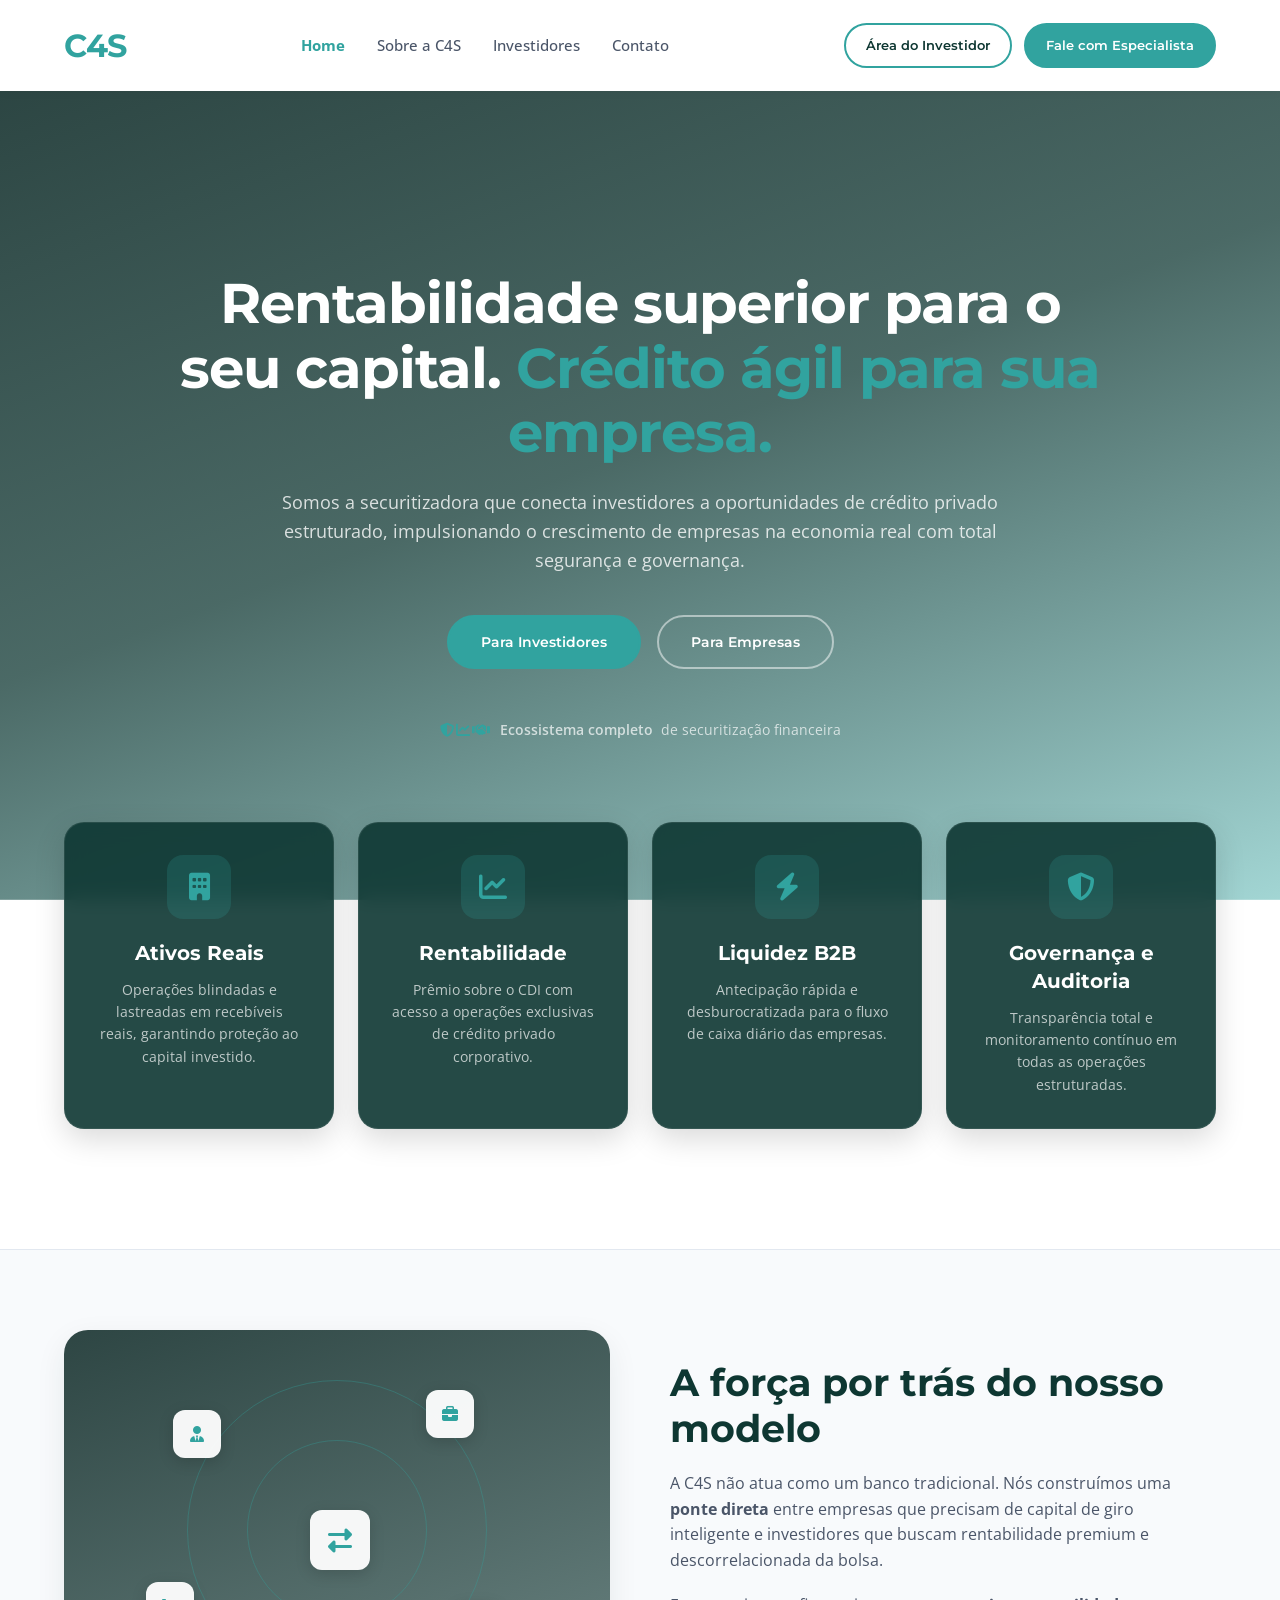
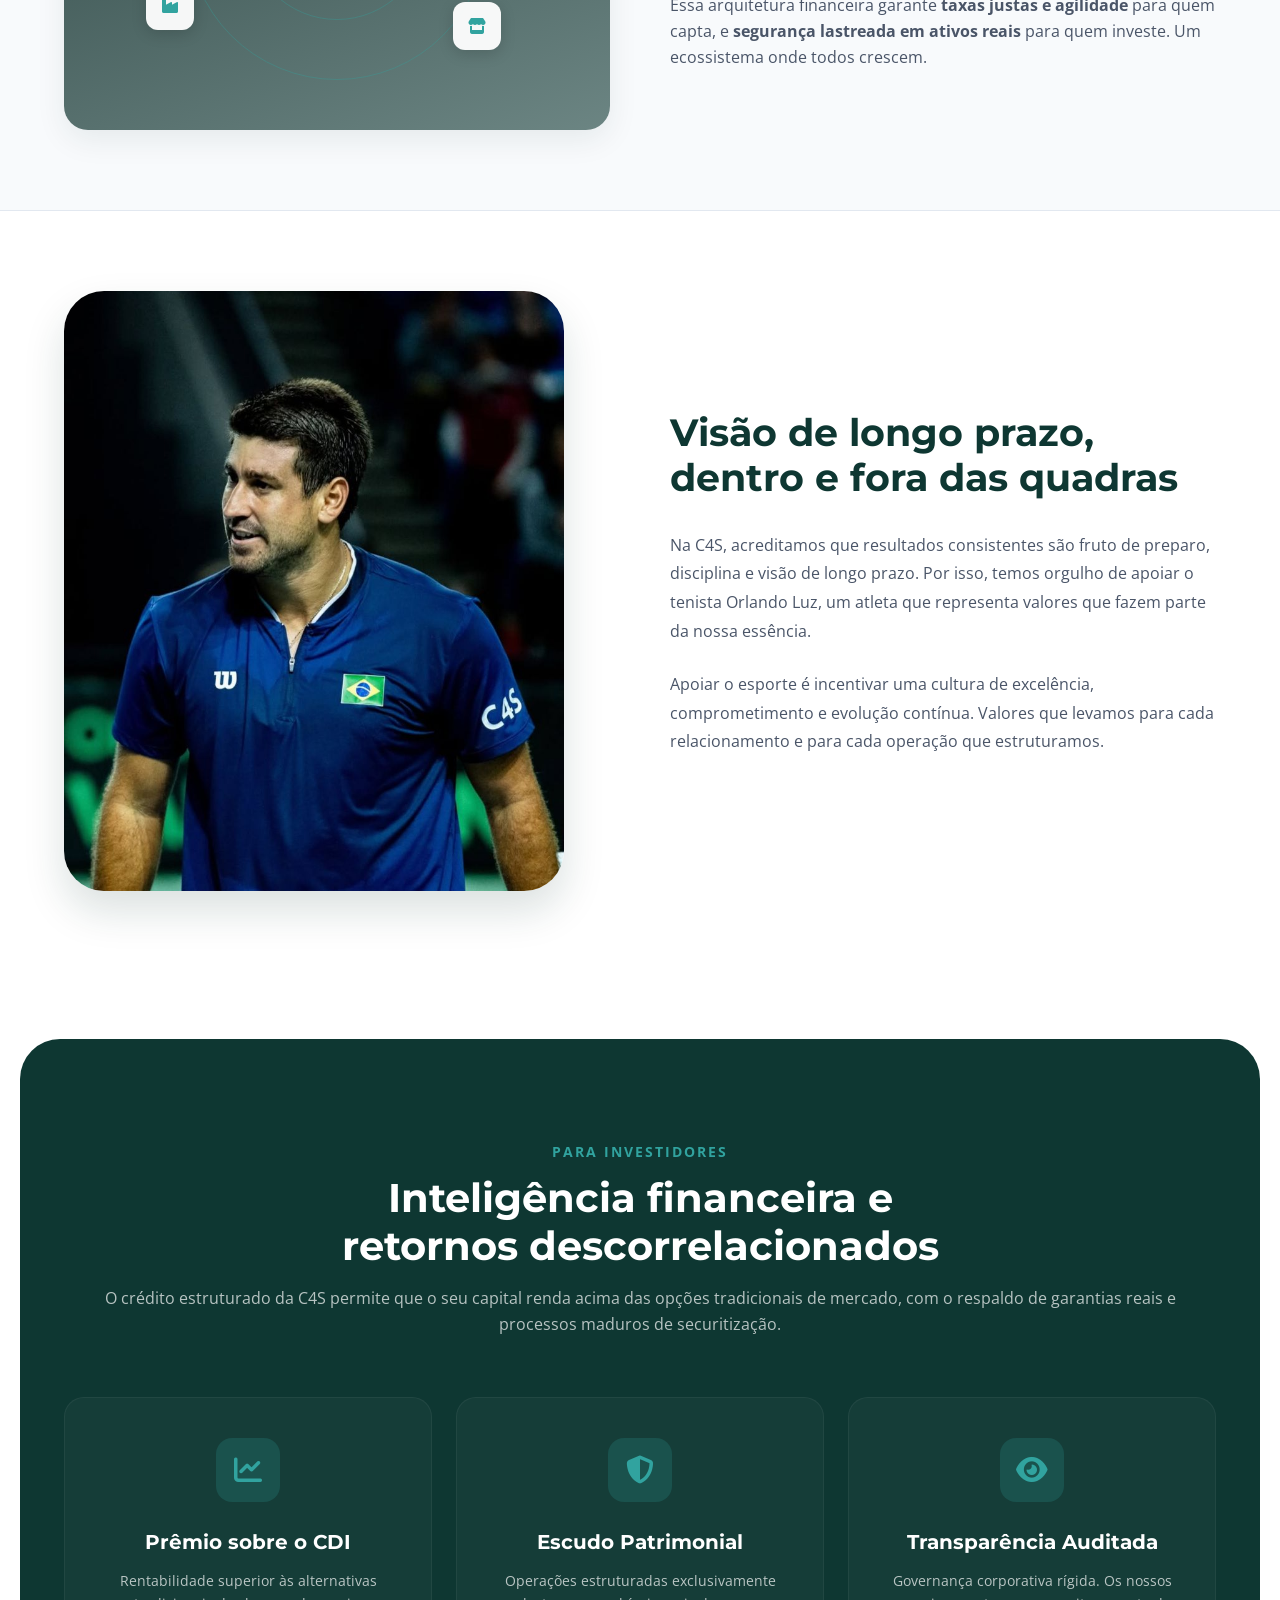
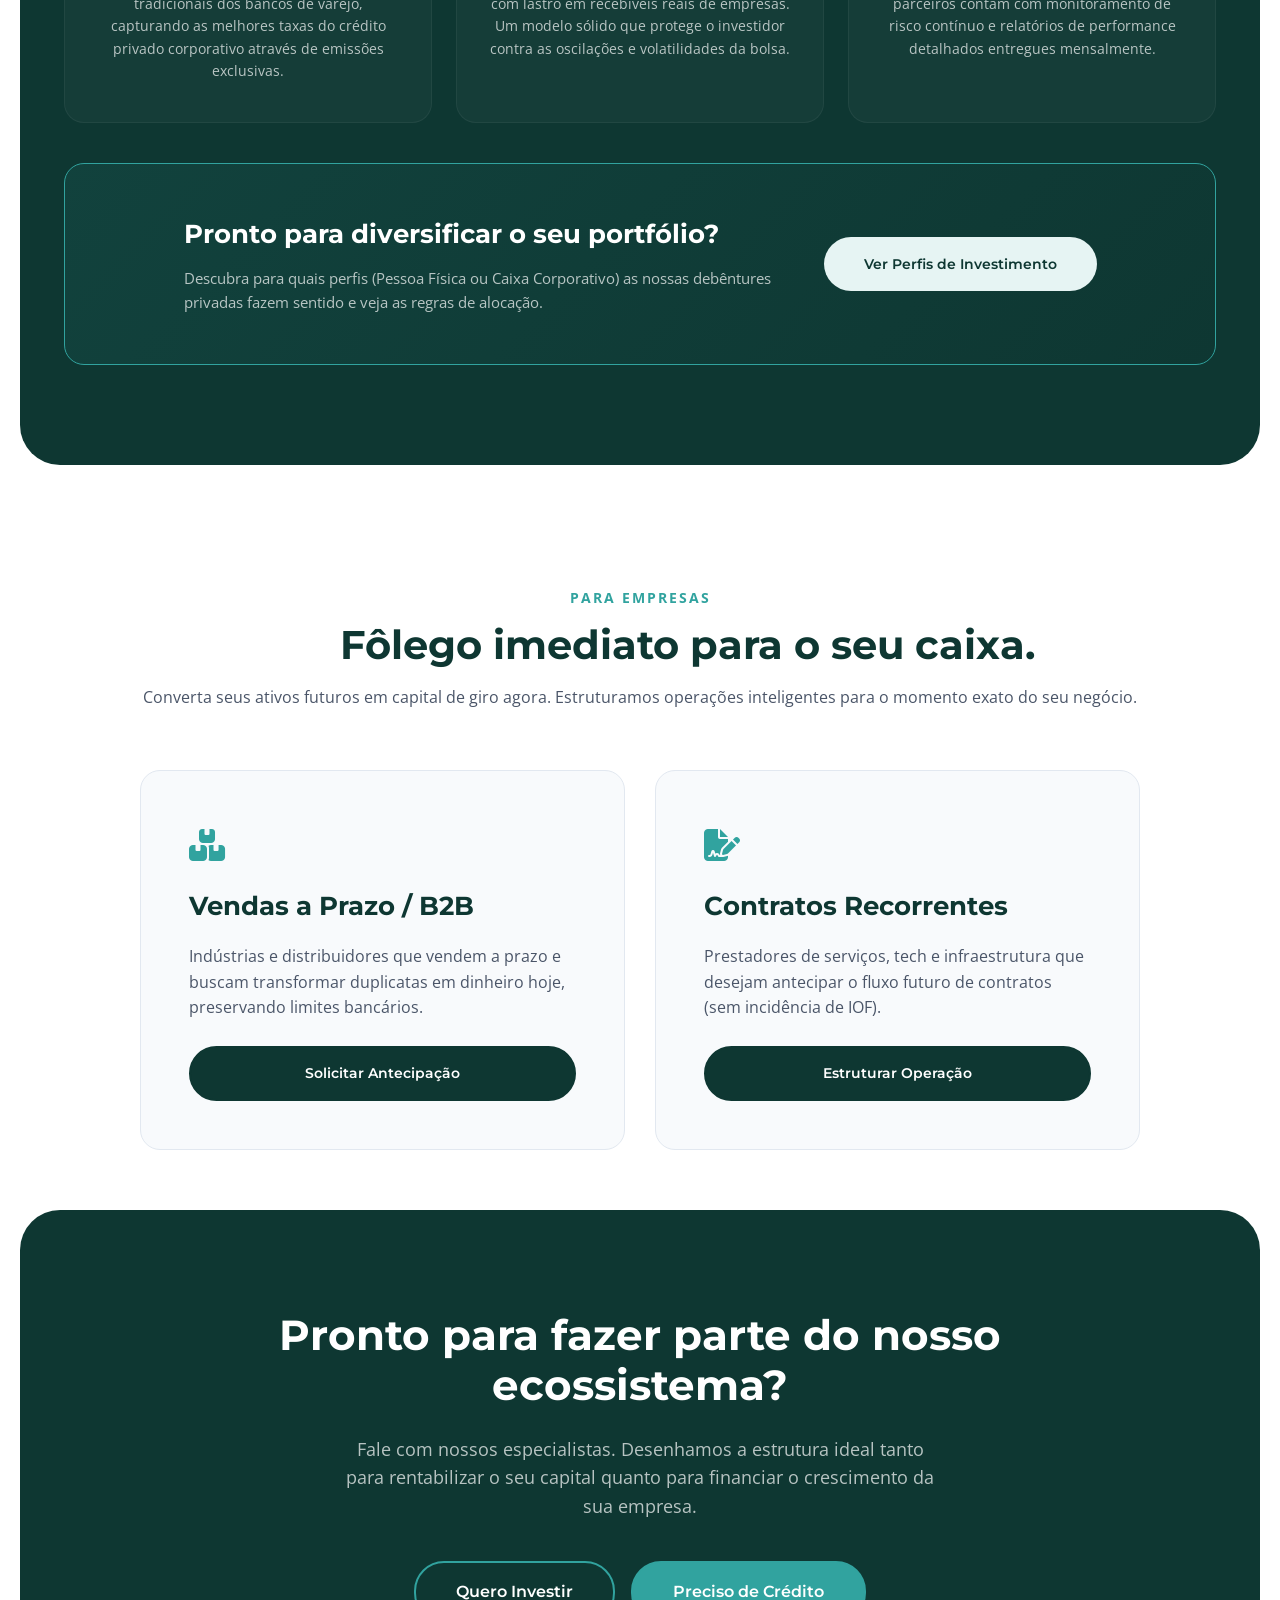
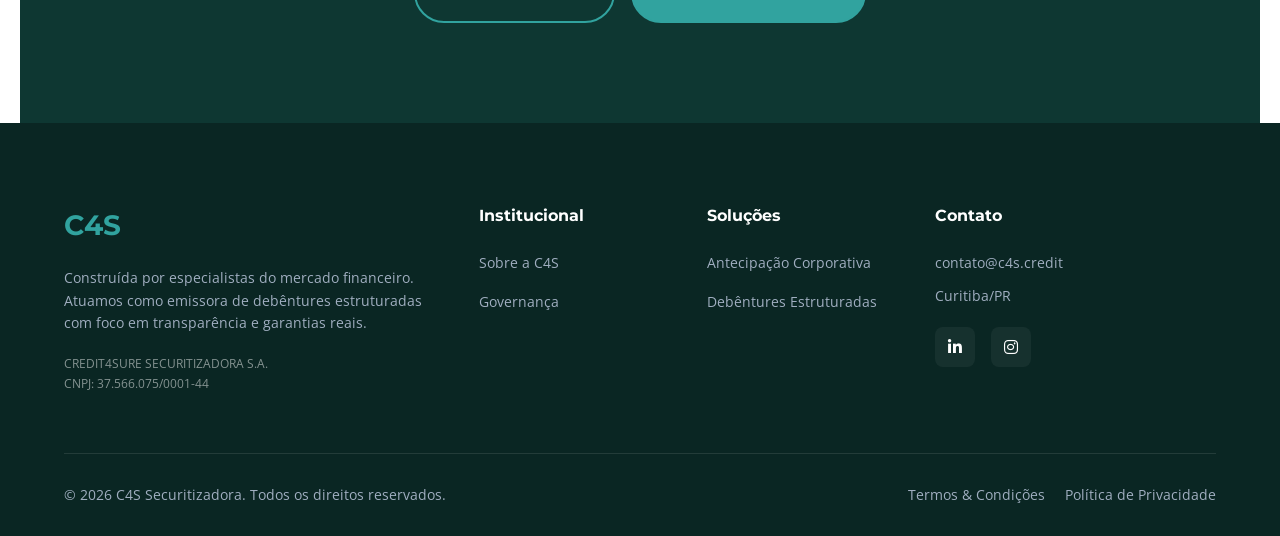
==== commit eee54d7a: "Add files via upload" ====
--- a/01 - Site/index.html
+++ b/01 - Site/index.html
@@ -63,29 +63,31 @@
             
             <div class="trust-indicator">
                 <div class="stars"><i class="fas fa-shield-alt"></i><i class="fas fa-chart-line"></i><i class="fas fa-handshake"></i></div>
-                <span style="font-weight: 600; color: var(--c4s-dark-teal); margin-left: 8px;">Ecossistema completo</span>
+                <span style="font-weight: 600; color: var(--c4s-teal);">Ecossistema completo</span>
                 <span>de securitização financeira</span>
             </div>
 
             <!-- Bento Grid (Mix de Investimento e Crédito) -->
             <div class="bento-grid">
-                <div class="bento-item item-1" style="background: url('https://images.unsplash.com/photo-1486406146926-c627a92ad1ab?auto=format&fit=crop&q=80') center/cover;"></div>
-                <div class="bento-item item-2">
+                <div class="bento-item item-1">
+                    <div class="icon-box"><i class="fas fa-building"></i></div>
                     <h3 class="font-montserrat">Ativos Reais</h3>
                     <p>Operações blindadas e lastreadas em recebíveis reais, garantindo proteção ao capital investido.</p>
+                </div>
+                <div class="bento-item item-2">
+                    <div class="icon-box"><i class="fas fa-chart-line"></i></div>
+                    <h3 class="font-montserrat">Rentabilidade</h3>
+                    <p>Prêmio sobre o CDI com acesso a operações exclusivas de crédito privado corporativo.</p>
                 </div>
                 <div class="bento-item item-3">
                     <div class="icon-box"><i class="fas fa-bolt"></i></div>
                     <h3 class="font-montserrat">Liquidez B2B</h3>
-                    <p>Antecipação rápida para o caixa das empresas.</p>
+                    <p>Antecipação rápida e desburocratizada para o fluxo de caixa diário das empresas.</p>
                 </div>
                 <div class="bento-item item-4">
+                    <div class="icon-box"><i class="fas fa-shield-alt"></i></div>
                     <h3 class="font-montserrat">Governança e<br>Auditoria</h3>
                     <p>Transparência total e monitoramento contínuo em todas as operações estruturadas.</p>
-                </div>
-                <div class="bento-item item-5">
-                    <i class="fas fa-landmark"></i>
-                    <h3 class="font-montserrat">Debêntures &<br>Notas Comerciais</h3>
                 </div>
             </div>
         </div>
@@ -95,7 +97,7 @@
     <section class="market-section" style="background-color: var(--bg-gray); padding: 80px 0; border-top: 1px solid #e2e8f0; border-bottom: 1px solid #e2e8f0;">
         <div class="container market-grid">
             
-            <div class="market-graphic" style="background-color: var(--bg-white); box-shadow: 0 10px 30px rgba(14,55,50,0.03);">
+            <div class="market-graphic" style="box-shadow: 0 10px 30px rgba(14,55,50,0.08);">
                 <div class="circle-1"></div>
                 <div class="circle-2"></div>
                 <!-- Ícones representando as duas pontas -->
@@ -103,7 +105,7 @@
                 <div class="market-icon-box" style="top: 15%; right: 25%;"><i class="fas fa-briefcase" title="Caixa PJ"></i></div>
                 <div class="market-icon-box" style="bottom: 25%; left: 15%;"><i class="fas fa-industry" title="Indústria"></i></div>
                 <div class="market-icon-box" style="bottom: 20%; right: 20%;"><i class="fas fa-store" title="Comércio/Serviços"></i></div>
-                <div class="market-icon-box" style="top: 45%; left: 45%; background: var(--c4s-dark-teal); color: var(--c4s-teal); width: 60px; height: 60px; font-size: 24px;"><i class="fas fa-exchange-alt"></i></div>
+                <div class="market-icon-box" style="top: 45%; left: 45%; background: rgba(255,255,255,0.95); color: var(--c4s-teal); width: 60px; height: 60px; font-size: 24px;"><i class="fas fa-exchange-alt"></i></div>
             </div>
 
             <div class="market-text">
@@ -121,7 +123,24 @@
         </div>
     </section>
 
-    <!-- SEÇÃO 3: INVESTIMENTOS (60% DO FOCO) -->
+    <!-- SEÇÃO: ORLANDO LUZ -->
+    <section class="athlete-section">
+        <div class="container">
+            <div class="athlete-grid">
+                <div>
+                    <!-- Foto do Orlando Luz -->
+                    <img src="assets/img/orlando.png" alt="Orlando Luz" class="athlete-image">
+                </div>
+                <div class="athlete-text">
+                    <h2 class="font-montserrat">Visão de longo prazo,<br>dentro e fora das quadras</h2>
+                    <p>Na C4S, acreditamos que resultados consistentes são fruto de preparo, disciplina e visão de longo prazo. Por isso, temos orgulho de apoiar o tenista Orlando Luz, um atleta que representa valores que fazem parte da nossa essência.</p>
+                    <p>Apoiar o esporte é incentivar uma cultura de excelência, comprometimento e evolução contínua. Valores que levamos para cada relacionamento e para cada operação que estruturamos.</p>
+                </div>
+            </div>
+        </div>
+    </section>
+
+    <!-- SEÇÃO 3: INVESTIMENTOS (Orlando / Para Investidores) -->
     <section id="investimentos" class="profiles-section" style="margin-top: 60px;">
         <div class="container">
             <div class="section-header">
@@ -132,19 +151,19 @@
             
             <div class="services-grid">
                 <div class="service-card" style="background-color: rgba(255, 255, 255, 0.03);">
-                    <i class="fas fa-chart-line service-icon" style="color: var(--c4s-teal);"></i>
+                    <div class="icon-box"><i class="fas fa-chart-line"></i></div>
                     <h3 class="font-montserrat">Prêmio sobre o CDI</h3>
                     <p>Rentabilidade superior às alternativas tradicionais dos bancos de varejo, capturando as melhores taxas do crédito privado corporativo através de emissões exclusivas.</p>
                 </div>
                 
                 <div class="service-card" style="background-color: rgba(255, 255, 255, 0.03);">
-                    <i class="fas fa-shield-alt service-icon" style="color: var(--c4s-teal);"></i>
+                    <div class="icon-box"><i class="fas fa-shield-alt"></i></div>
                     <h3 class="font-montserrat">Escudo Patrimonial</h3>
                     <p>Operações estruturadas exclusivamente com lastro em recebíveis reais de empresas. Um modelo sólido que protege o investidor contra as oscilações e volatilidades da bolsa.</p>
                 </div>
                 
                 <div class="service-card" style="background-color: rgba(255, 255, 255, 0.03);">
-                    <i class="fas fa-eye service-icon" style="color: var(--c4s-teal);"></i>
+                    <div class="icon-box"><i class="fas fa-eye"></i></div>
                     <h3 class="font-montserrat">Transparência Auditada</h3>
                     <p>Governança corporativa rígida. Os nossos parceiros contam com monitoramento de risco contínuo e relatórios de performance detalhados entregues mensalmente.</p>
                 </div>
@@ -162,12 +181,12 @@
         </div>
     </section>
 
-    <!-- SEÇÃO 4: EMPRESAS E CRÉDITO (40% DO FOCO) -->
+    <!-- SEÇÃO 4: EMPRESAS E CRÉDITO -->
     <section id="empresas" class="profiles-section" style="background-color: var(--bg-white); color: var(--text-dark); margin-top: 20px; border-radius: 0; padding-bottom: 60px;">
         <div class="container">
             <div class="section-header">
                 <span style="color: var(--c4s-teal); font-weight: 700; letter-spacing: 2px; text-transform: uppercase; font-size: 14px;">Para Empresas</span>
-                <h2 style="color: var(--c4s-dark-teal); margin-top: 10px;">Fôlego imediato para o seu caixa.</h2>
+                <h2 style="color: var(--c4s-dark-teal); margin-top: 10px; white-space: nowrap;">Fôlego imediato para o seu caixa.</h2>
                 <p style="color: var(--text-gray);">Converta seus ativos futuros em capital de giro agora. Estruturamos operações inteligentes para o momento exato do seu negócio.</p>
             </div>
             
@@ -179,7 +198,7 @@
                         <h3 class="font-montserrat" style="color: var(--c4s-dark-teal);">Vendas a Prazo / B2B</h3>
                         <p style="color: var(--text-gray);">Indústrias e distribuidores que vendem a prazo e buscam transformar duplicatas em dinheiro hoje, preservando limites bancários. <br><br></p>
                     </div>
-                    <a href="contato.html" class="btn btn-outline-dark" style="width:100%;">Simular Antecipação</a>
+                    <a href="contato.html" class="btn btn-dark-outline" style="width:100%;">Solicitar Antecipação</a>
                 </div>
                 
                 <!-- Contratos -->
@@ -189,7 +208,7 @@
                         <h3 class="font-montserrat" style="color: var(--c4s-dark-teal);">Contratos Recorrentes</h3>
                         <p style="color: var(--text-gray);">Prestadores de serviços, tech e infraestrutura que desejam antecipar o fluxo futuro de contratos (sem incidência de IOF). <br><br></p>
                     </div>
-                    <a href="contato.html" class="btn btn-teal" style="width:100%;">Estruturar Operação</a>
+                    <a href="contato.html" class="btn btn-dark-outline" style="width:100%;">Estruturar Operação</a>
                 </div>
             </div>
         </div>
--- a/01 - Site/assets/css/style.css
+++ b/01 - Site/assets/css/style.css
@@ -155,23 +155,30 @@
 /* --- SEÇÃO 1: HERO & TRUST INDICATOR --- */
 .hero {
     text-align: center;
-    padding: 100px 0 80px;
-    background-color: var(--bg-white);
+    padding: 180px 0 120px;
+    background: linear-gradient(160deg, rgba(10,38,35,0.88) 0%, rgba(14,55,50,0.75) 50%, rgba(49,163,159,0.45) 100%),
+                url('https://images.unsplash.com/photo-1486406146926-c627a92ad1ab?auto=format&fit=crop&q=80') center/cover no-repeat;
+    background-attachment: fixed;
+    position: relative;
 }
 
 .hero h1 {
     font-size: 56px;
     font-weight: 700;
-    color: var(--c4s-dark-teal);
+    color: var(--text-light);
     max-width: 850px;
     margin: 0 auto 24px;
     line-height: 1.15;
     letter-spacing: -1px;
 }
 
+.hero h1 span {
+    color: var(--c4s-teal) !important;
+}
+
 .hero p.subtitle {
     font-size: 18px;
-    color: var(--text-gray);
+    color: rgba(255,255,255,0.8);
     max-width: 650px;
     margin: 0 auto 40px;
 }
@@ -183,14 +190,33 @@
     margin-bottom: 50px;
 }
 
+.hero-buttons .btn-outline-dark {
+    color: var(--text-light);
+    border-color: rgba(255,255,255,0.5);
+}
+
+.hero-buttons .btn-outline-dark:hover {
+    background-color: rgba(255,255,255,0.15);
+    border-color: var(--text-light);
+    color: var(--text-light);
+}
+
 .trust-indicator {
     display: flex;
     justify-content: center;
     align-items: center;
     gap: 8px;
     font-size: 14px;
-    color: var(--text-gray);
+    color: rgba(255,255,255,0.7);
     margin-bottom: 80px;
+}
+
+.trust-indicator span {
+    color: rgba(255,255,255,0.7) !important;
+}
+
+.trust-indicator span[style*="color: var(--c4s-dark-teal)"] {
+    color: var(--c4s-teal) !important;
 }
 
 .stars {
@@ -201,7 +227,7 @@
 /* --- GRID DE DESIGN: BENTO GRID --- */
 .bento-grid {
     display: grid;
-    grid-template-columns: repeat(5, 1fr);
+    grid-template-columns: repeat(4, 1fr);
     gap: 24px;
     margin-bottom: 60px;
     text-align: left;
@@ -212,110 +238,85 @@
     padding: 32px;
     display: flex;
     flex-direction: column;
-    justify-content: space-between;
+    align-items: center;
+    justify-content: flex-start;
+    text-align: center;
+    background-color: rgba(14, 55, 50, 0.9);
+    backdrop-filter: blur(10px);
+    -webkit-backdrop-filter: blur(10px);
+    color: var(--text-light);
     position: relative;
-    box-shadow: 0 10px 30px rgba(14,55,50,0.05);
+    box-shadow: 0 10px 30px rgba(0,0,0,0.15);
     transition: transform 0.3s ease;
-    min-height: 320px;
+    border: 1px solid rgba(255, 255, 255, 0.08);
 }
 
 .bento-item:hover {
     transform: translateY(-5px);
-}
-
-.item-1 {
-    grid-column: span 1;
-    background: url('https://images.unsplash.com/photo-1486406146926-c627a92ad1ab?auto=format&fit=crop&q=80') center/cover;
-    padding: 0;
-}
-
-.item-2 {
-    grid-column: span 1;
-    background-color: var(--c4s-dark-teal);
-    color: var(--text-light);
+    border-color: var(--c4s-teal);
+}
+
+.bento-item .icon-box {
+    background: rgba(49, 163, 159, 0.2);
+    width: 64px;
+    height: 64px;
+    border-radius: 16px;
+    display: flex;
+    align-items: center;
     justify-content: center;
-    text-align: center;
-}
-
-.item-2 h3 {
+    margin: 0 auto 20px;
+    color: var(--c4s-teal);
     font-size: 28px;
-    color: var(--c4s-teal);
+}
+
+.bento-item h3 {
+    font-size: 20px;
+    color: var(--text-light);
     margin-bottom: 12px;
-}
-
-.item-2 p {
+    line-height: 1.4;
+}
+
+.bento-item p {
     font-size: 14px;
-    color: rgba(255,255,255,0.8);
-}
-
-.item-3 {
-    grid-column: span 1;
+    color: rgba(255,255,255,0.7);
+    line-height: 1.6;
+}
+
+
+/* --- SEÇÃO ORLANDO LUZ --- */
+.athlete-section {
+    padding: 80px 0;
     background-color: var(--bg-white);
-    align-items: center;
-    justify-content: center;
-    text-align: center;
-    border: 1px solid var(--c4s-light-teal);
-}
-
-.item-3 .icon-box {
-    background: var(--c4s-light-teal);
-    width: 56px;
-    height: 56px;
-    border-radius: 14px;
-    display: flex;
-    align-items: center;
-    justify-content: center;
-    margin-bottom: 20px;
-    color: var(--c4s-teal);
-    font-size: 24px;
-}
-
-.item-3 h3 {
-    font-size: 24px;
-    margin-bottom: 8px;
+}
+
+.athlete-grid {
+    display: grid;
+    grid-template-columns: 1fr 1fr;
+    gap: 60px;
+    align-items: center;
+}
+
+.athlete-image {
+    width: 100%;
+    max-width: 500px;
+    height: 600px;
+    object-fit: cover;
+    border-radius: 40px;
+    box-shadow: 0 20px 40px rgba(14,55,50,0.15);
+}
+
+.athlete-text h2 {
+    font-size: 38px;
     color: var(--c4s-dark-teal);
-}
-
-.item-3 p {
-    font-size: 13px;
+    margin-bottom: 30px;
+    line-height: 1.2;
+}
+
+.athlete-text p {
     color: var(--text-gray);
-}
-
-.item-4 {
-    grid-column: span 1;
-    background-color: var(--bg-gray);
-    border: 1px solid #e2e8f0;
-}
-
-.item-4 h3 {
-    font-size: 22px;
-    color: var(--c4s-dark-teal);
-    margin-bottom: 12px;
-    line-height: 1.3;
-}
-
-.item-4 p {
-    font-size: 14px;
-    color: var(--text-gray);
-    margin-top: auto;
-}
-
-.item-5 {
-    grid-column: span 1;
-    background-color: var(--c4s-dark-teal);
-    color: var(--text-light);
-}
-
-.item-5 h3 {
-    font-size: 20px;
-    line-height: 1.4;
-    margin-top: auto;
-}
-
-.item-5 i {
-    font-size: 28px;
-    color: var(--c4s-teal);
-    margin-bottom: auto;
+    margin-bottom: 24px;
+    font-size: 16px;
+    line-height: 1.8;
 }
 
 /* --- SEÇÃO 2: SERVIÇOS / PILARES (GRID BLOCKS) --- */
@@ -349,6 +350,7 @@
     display: grid;
     grid-template-columns: repeat(3, 1fr);
     gap: 24px;
+    align-items: stretch;
 }
 
 .service-card {
@@ -358,6 +360,12 @@
     border-radius: 20px;
     position: relative;
     transition: all 0.3s ease;
+    display: flex;
+    flex-direction: column;
+    align-items: center;
+    justify-content: flex-start;
+    text-align: center;
+    height: 100%;
 }
 
 .service-card:hover {
@@ -366,10 +374,17 @@
     transform: translateY(-5px);
 }
 
-.service-icon {
+.service-card .icon-box {
+    background: rgba(49, 163, 159, 0.2);
+    width: 64px;
+    height: 64px;
+    border-radius: 16px;
+    display: flex;
+    align-items: center;
+    justify-content: center;
+    margin: 0 auto 24px;
+    color: var(--c4s-teal);
     font-size: 28px;
-    color: var(--text-light);
-    margin-bottom: 24px;
 }
 
 .service-card h3 {
@@ -626,7 +641,8 @@
 }
 
 .market-graphic {
-    background-color: var(--c4s-light-teal);
+    background: linear-gradient(160deg, rgba(10,38,35,0.85) 0%, rgba(14,55,50,0.6) 100%),
+                url('https://images.unsplash.com/photo-1556761175-5973dc0f32d7?auto=format&fit=crop&q=80') center/cover no-repeat;
     border-radius: 24px;
     padding: 60px;
     position: relative;
@@ -634,11 +650,12 @@
     display: flex;
     align-items: center;
     justify-content: center;
+    overflow: hidden;
 }
 
 .circle-1, .circle-2 {
     position: absolute;
-    border: 1px solid rgba(49, 163, 159, 0.3);
+    border: 1px solid rgba(49, 163, 159, 0.35);
     border-radius: 50%;
 }
 
@@ -648,14 +665,26 @@
 .market-icon-box {
     width: 48px;
     height: 48px;
-    background: white;
+    background: rgba(255,255,255,0.95);
     border-radius: 12px;
     display: flex;
     align-items: center;
     justify-content: center;
     color: var(--c4s-teal);
-    box-shadow: 0 4px 15px rgba(0,0,0,0.05);
+    box-shadow: 0 4px 15px rgba(0,0,0,0.15);
     position: absolute;
+}
+
+/* --- Empresas: Botão escuro padronizado --- */
+.btn-dark-outline {
+    background-color: var(--c4s-dark-teal);
+    color: var(--text-light);
+    border: 2px solid var(--c4s-dark-teal);
+}
+
+.btn-dark-outline:hover {
+    background-color: #0a2623;
+    border-color: #0a2623;
 }
 
 /* --- SEÇÃO 6: CALL TO ACTION (CTA) FINAL --- */
@@ -763,6 +792,23 @@
     align-items: center;
     padding-top: 30px;
     border-top: 1px solid rgba(255,255,255,0.1);
+}
+
+.footer-bottom a {
+    color: var(--text-muted);
+    transition: color 0.3s;
+}
+
+.footer-bottom a:hover {
+    color: var(--c4s-teal);
+}
+
+/* --- COMPLIANCE GRID (Sobre - Governança) --- */
+.compliance-grid {
+    display: grid;
+    grid-template-columns: repeat(3, 1fr);
+    gap: 24px;
+    max-width: 100%;
 }
 
 /* ==========================================================================
@@ -883,14 +929,9 @@
 
 @media (max-width: 1024px) {
     .bento-grid {
-        grid-template-columns: repeat(3, 1fr);
-    }
-    .item-1 {
-        grid-column: span 3;
-        height: 200px;
-        min-height: 200px;
-    }
-    .item-2, .item-3, .item-4, .item-5 {
+        grid-template-columns: repeat(2, 1fr);
+    }
+    .item-1, .item-2, .item-3, .item-4 {
         grid-column: span 1;
     }
     .services-grid {
@@ -904,6 +945,7 @@
 @media (max-width: 900px) {
     .benefits-grid,
     .market-grid,
+    .athlete-grid,
     .cards-grid {
         grid-template-columns: 1fr;
     }
@@ -911,6 +953,12 @@
         max-width: 500px;
         margin: 0 auto;
     }
+    .athlete-image {
+        height: 400px;
+    }
+    .compliance-grid {
+        grid-template-columns: 1fr 1fr;
+    }
     .footer-grid {
         grid-template-columns: 1fr 1fr;
     }
@@ -926,46 +974,13 @@
     .hamburger-btn {
         display: flex;
     }
-    .bento-grid {
+    .compliance-grid {
         grid-template-columns: 1fr;
     }
-    .item-1, .item-2, .item-3, .item-4, .item-5 {
-        grid-column: span 1;
-        min-height: 250px;
-    }
-    .services-grid {
-        grid-template-columns: 1fr;
-    }
-    .hero h1 {
-        font-size: 36px;
-    }
-    .services-section, 
-    .profiles-section, 
-    .cta-section {
-        padding: 60px 20px;
-        border-radius: 20px;
-        margin: 0 10px;
-    }
-    .footer-grid {
-        grid-template-columns: 1fr;
-    }
-    .footer-bottom {
-        flex-direction: column;
-        gap: 16px;
-        text-align: center;
-    }
-}
-
-
     .bento-grid {
         grid-template-columns: 1fr 1fr;
     }
-    .item-1 {
-        grid-column: span 2;
-        height: 180px;
-        min-height: 180px;
-    }
-    .item-2, .item-3, .item-4, .item-5 {
+    .item-1, .item-2, .item-3, .item-4 {
         grid-column: span 1;
         min-height: 200px;
     }
@@ -1037,10 +1052,13 @@
         font-size: 28px;
         letter-spacing: -0.5px;
     }
+    .hero {
+        padding: 120px 0 60px;
+    }
     .bento-grid {
         grid-template-columns: 1fr;
     }
-    .item-1, .item-2, .item-3, .item-4, .item-5 {
+    .item-1, .item-2, .item-3, .item-4 {
         grid-column: span 1;
         min-height: 180px;
     }
@@ -1056,5 +1074,6 @@
     }
     .section-header h2 {
         font-size: 26px;
+        white-space: normal !important;
     }
 }
